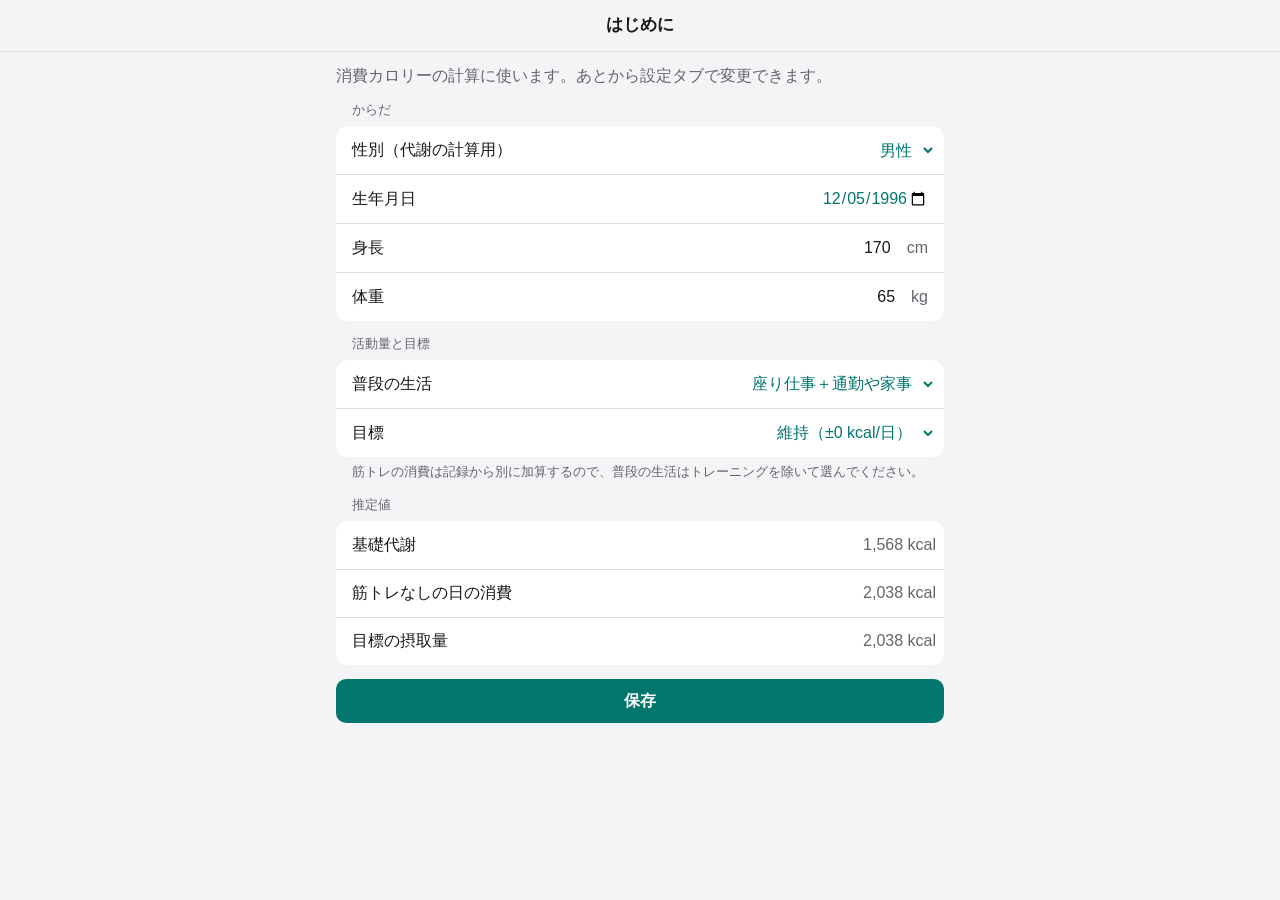
==== index.html @ 0422f2c1 "Add files via upload" ====
<!doctype html>
<html lang="ja">
<head>
  <meta charset="utf-8">
  <meta name="viewport" content="width=device-width, initial-scale=1, viewport-fit=cover">
  <meta http-equiv="Content-Security-Policy" content="default-src 'self'; img-src 'self' data:; connect-src 'self'; object-src 'none'; base-uri 'none'; form-action 'none'">
  <title>筋トレ記録</title>
  <meta name="description" content="筋トレの記録とカロリー収支をまとめて管理するアプリ">
  <meta name="theme-color" content="#f4f4f6" media="(prefers-color-scheme: light)">
  <meta name="theme-color" content="#111214" media="(prefers-color-scheme: dark)">
  <meta name="mobile-web-app-capable" content="yes">
  <meta name="apple-mobile-web-app-capable" content="yes">
  <meta name="apple-mobile-web-app-status-bar-style" content="default">
  <meta name="apple-mobile-web-app-title" content="筋トレ記録">
  <link rel="manifest" href="manifest.webmanifest">
  <link rel="apple-touch-icon" href="icons/icon-180.png">
  <link rel="icon" href="icons/icon-192.png">
  <link rel="stylesheet" href="styles.css">
</head>
<body>
  <div id="app"></div>
  <noscript>このアプリを使うにはJavaScriptを有効にしてください。</noscript>
  <script type="module" src="js/app.js"></script>
</body>
</html>
---- styles.css ----
:root {
  color-scheme: light dark;
  --bg: #f4f4f6;
  --surface: #ffffff;
  --surface-2: #e9e9ee;
  --text: #17181a;
  --muted: #62656c;
  --line: #dedee3;
  --accent: #00766f;
  --accent-soft: #d6eeeb;
  --on-accent: #ffffff;
  --danger: #c5281c;
  --deficit: #2f6fde;
  --surplus: #d9760f;
  --grid: #e6e6ea;
  --shadow: 0 8px 30px rgb(0 0 0 / 0.18);
}

@media (prefers-color-scheme: dark) {
  :root {
    --bg: #111214;
    --surface: #1c1d20;
    --surface-2: #2b2c31;
    --text: #f3f3f5;
    --muted: #a3a6ad;
    --line: #34353a;
    --accent: #3fc9bd;
    --accent-soft: #123b38;
    --on-accent: #06211f;
    --danger: #ff7a6e;
    --deficit: #5b8fe8;
    --surplus: #d97f22;
    --grid: #2c2d32;
    --shadow: 0 8px 30px rgb(0 0 0 / 0.5);
  }
}

* { box-sizing: border-box; -webkit-tap-highlight-color: transparent; }

html, body { height: 100%; margin: 0; }

body {
  background: var(--bg);
  color: var(--text);
  font-family: -apple-system, BlinkMacSystemFont, "Hiragino Sans", "Hiragino Kaku Gothic ProN", "Yu Gothic UI", sans-serif;
  font-size: 16px;
  line-height: 1.45;
  overscroll-behavior: none;
  -webkit-text-size-adjust: 100%;
}

#app { height: 100dvh; display: flex; flex-direction: column; overflow: hidden; }

.view { flex: 1; min-height: 0; display: flex; flex-direction: column; }

.screen { flex: 1; min-height: 0; overflow-y: auto; -webkit-overflow-scrolling: touch; overscroll-behavior: contain; }

.content {
  width: 100%;
  max-width: 640px;
  margin: 0 auto;
  padding: 12px 16px calc(32px + env(safe-area-inset-bottom));
  display: flex;
  flex-direction: column;
  gap: 14px;
}

h1, h2, p { margin: 0; }

button, input, select, textarea { font: inherit; color: inherit; }

button { background: none; border: 0; padding: 0; cursor: pointer; }
button:disabled { opacity: 0.4; cursor: default; }

:focus-visible { outline: 2px solid var(--accent); outline-offset: 2px; }

/* ---------- ヘッダー ---------- */

.page-header {
  display: grid;
  grid-template-columns: minmax(84px, 1fr) auto minmax(84px, 1fr);
  align-items: center;
  gap: 8px;
  min-height: 52px;
  padding: calc(6px + env(safe-area-inset-top)) 12px 6px;
  background: var(--bg);
  border-bottom: 1px solid var(--line);
}

.page-header h1 { font-size: 17px; font-weight: 700; text-align: center; white-space: nowrap; }
.header-side { display: flex; align-items: center; min-width: 0; }
.header-side.end { justify-content: flex-end; }

/* ---------- ボタン ---------- */

.link { min-height: 44px; padding: 0 4px; color: var(--accent); }
.link.strong { font-weight: 700; }
.link.small { min-height: 36px; font-size: 14px; }
.back { display: inline-flex; align-items: center; gap: 2px; margin-left: -6px; }

.primary, .tonal, .danger {
  min-height: 44px;
  padding: 0 16px;
  border-radius: 10px;
  font-weight: 600;
}
.primary { background: var(--accent); color: var(--on-accent); }
.tonal { background: var(--accent-soft); color: var(--accent); white-space: nowrap; }
.danger { background: var(--danger); color: var(--surface); }
.wide { width: 100%; }
.danger-text { min-height: 44px; color: var(--danger); }
.danger-text.small { font-size: 13px; white-space: nowrap; }

.icon { display: inline-flex; width: 22px; height: 22px; flex: none; }
.icon svg { width: 100%; height: 100%; }

.icon-btn {
  display: inline-flex;
  align-items: center;
  justify-content: center;
  width: 44px;
  height: 44px;
  flex: none;
  border-radius: 10px;
  color: var(--accent);
}
.icon-btn.quiet { color: var(--muted); }
.icon-btn.quiet .icon { width: 18px; height: 18px; }

/* ---------- カード ---------- */

.card {
  background: var(--surface);
  border-radius: 14px;
  padding: 16px;
  display: flex;
  flex-direction: column;
  gap: 8px;
}
.card h2 { font-size: 16px; font-weight: 700; }
.card-row { flex-direction: row; align-items: center; justify-content: space-between; gap: 12px; }
.card-head { display: flex; align-items: center; justify-content: space-between; gap: 12px; min-height: 36px; }
.card-head select { max-width: 62%; text-align: right; text-align-last: right; color: var(--accent); }
.stack-sm { display: flex; flex-direction: column; gap: 2px; }

.hero { font-size: 40px; font-weight: 800; line-height: 1.15; letter-spacing: -0.01em; }
.hero-unit { font-size: 16px; font-weight: 400; color: var(--muted); }
.hero-text { font-size: 19px; font-weight: 700; }
.value { font-size: 20px; font-variant-numeric: tabular-nums; }
.readout { font-size: 19px; font-weight: 700; }

.muted { color: var(--muted); }
.small { font-size: 14px; }
.tiny { font-size: 12px; }
.tnum { font-variant-numeric: tabular-nums; }
.nowrap { white-space: nowrap; }
.intro { color: var(--muted); }

hr { width: 100%; border: 0; border-top: 1px solid var(--line); margin: 4px 0; }

.line { display: flex; justify-content: space-between; gap: 12px; font-size: 15px; }
.line.strong { font-weight: 700; }

.progress { height: 6px; border-radius: 3px; background: var(--surface-2); overflow: hidden; margin-top: 4px; }
.progress-bar { height: 100%; background: var(--accent); border-radius: 3px; }

.notice {
  background: var(--accent-soft);
  border-radius: 14px;
  padding: 12px 14px;
  display: flex;
  flex-direction: column;
  gap: 8px;
  align-items: flex-start;
  font-size: 14px;
}
.notice .tonal { background: var(--surface); }

/* ---------- 一覧とフォーム ---------- */

.section { display: flex; flex-direction: column; gap: 6px; }
.section-title { font-size: 13px; font-weight: 500; color: var(--muted); padding: 0 16px; }
.section-head { display: flex; align-items: center; justify-content: space-between; gap: 8px; padding: 0 4px 0 16px; }
.exercise-name { font-size: 15px; font-weight: 700; }

.group { background: var(--surface); border-radius: 12px; overflow: hidden; }
.group.pad { padding: 4px 0 0; }
.group > * + *, .nested > * + * { border-top: 1px solid var(--line); }
.nested:not(:empty) { border-top: 1px solid var(--line); }

.row {
  display: flex;
  align-items: center;
  gap: 8px;
  min-height: 48px;
  padding: 4px 8px 4px 16px;
}
.row-label { flex: 1 1 auto; min-width: 0; }
.unit { color: var(--muted); padding-right: 8px; }

.row input[type="date"], .row select {
  max-width: 62%;
  border: 0;
  background: transparent;
  color: var(--muted);
  text-align: right;
  text-align-last: right;
  min-height: 40px;
  padding: 0 8px;
}

select { appearance: auto; border: 0; background: transparent; }
.row input[type="date"], .row select { color: var(--accent); }

input.num {
  width: 92px;
  min-height: 40px;
  border: 0;
  background: transparent;
  text-align: right;
  padding: 0 8px;
  font-variant-numeric: tabular-nums;
  border-radius: 8px;
}
input.num:focus { background: var(--surface-2); outline: none; }
input.num[aria-invalid="true"] { color: var(--danger); box-shadow: inset 0 0 0 1px var(--danger); }
input::placeholder, textarea::placeholder { color: var(--muted); opacity: 0.8; }

.text-row { display: block; width: 100%; min-height: 48px; border: 0; background: transparent; padding: 0 16px; }
.text-row:focus { outline: none; }

textarea { display: block; width: 100%; border: 0; background: transparent; padding: 12px 16px; resize: vertical; }
textarea:focus { outline: none; }

.switch { width: 24px; height: 24px; accent-color: var(--accent); margin-right: 8px; }

.list-row {
  display: flex;
  align-items: center;
  justify-content: space-between;
  gap: 10px;
  width: 100%;
  min-height: 48px;
  padding: 8px 12px 8px 16px;
  text-align: left;
}
.list-row > .icon { color: var(--muted); width: 16px; height: 16px; }
.list-main { display: flex; flex-direction: column; min-width: 0; gap: 1px; }
.clamp { display: -webkit-box; -webkit-box-orient: vertical; -webkit-line-clamp: 2; overflow: hidden; }
.list-line { display: flex; align-items: center; }
.list-line .list-row { flex: 1; min-width: 0; }

.add-row {
  display: flex;
  align-items: center;
  gap: 8px;
  width: 100%;
  min-height: 48px;
  padding: 0 16px;
  color: var(--accent);
  text-align: left;
}
.add-row .icon { width: 18px; height: 18px; }

.footnote { font-size: 13px; color: var(--muted); padding: 0 16px; margin-top: -8px; }

.empty { text-align: center; padding: 24px 12px; font-size: 15px; }
.empty p { color: var(--muted); font-size: 13px; margin-top: 4px; }

.stepper { display: flex; align-items: center; gap: 4px; }
.stepper .tnum { min-width: 52px; text-align: center; }

.segmented { display: flex; background: var(--surface-2); border-radius: 9px; padding: 2px; flex: none; }
.segmented button { flex: 1; min-height: 36px; padding: 0 12px; border-radius: 7px; font-size: 14px; white-space: nowrap; }
.segmented button.active { background: var(--surface); font-weight: 600; box-shadow: 0 1px 2px rgb(0 0 0 / 0.15); }

.date-switch { display: flex; align-items: center; justify-content: space-between; gap: 4px; }
.date-switch input { flex: 1; min-height: 44px; min-width: 0; border: 0; background: var(--surface); border-radius: 10px; text-align: center; padding: 0 8px; }

.search {
  display: flex;
  align-items: center;
  gap: 8px;
  min-height: 44px;
  padding: 0 12px;
  background: var(--surface-2);
  border-radius: 10px;
  color: var(--muted);
}
.search input { flex: 1; min-width: 0; border: 0; background: transparent; color: var(--text); outline: none; -webkit-appearance: none; }
.search .icon { width: 18px; height: 18px; }

/* ---------- セット ---------- */

.set-row {
  display: grid;
  grid-template-columns: 44px minmax(0, 1fr) minmax(0, 1fr) 44px;
  align-items: center;
  gap: 6px;
  padding: 2px 4px 2px 12px;
}
.set-head { font-size: 12px; color: var(--muted); text-align: right; padding-top: 4px; padding-bottom: 0; }
.set-head span:first-child { text-align: left; white-space: nowrap; }
.set-no { color: var(--muted); }
.set-row input.num { width: 100%; background: var(--surface-2); }

/* ---------- グラフ ---------- */

.chart { width: 100%; height: auto; display: block; margin-top: 4px; }
.chart text { font-family: inherit; }
.chart-axis { fill: var(--muted); font-size: 11px; font-variant-numeric: tabular-nums; }
.chart-label { fill: var(--muted); font-size: 12px; font-variant-numeric: tabular-nums; }
.chart-grid { stroke: var(--grid); stroke-width: 1; }
.chart-baseline { stroke: var(--muted); stroke-width: 1; }
.chart-target { stroke: var(--text); stroke-width: 1; stroke-dasharray: 4 3; }
.chart-line { fill: none; stroke: var(--accent); stroke-width: 2; stroke-linejoin: round; stroke-linecap: round; }
.chart-dot { fill: var(--accent); stroke: var(--surface); stroke-width: 2; }
.chart-hit { fill: transparent; cursor: pointer; }
.bar-deficit { fill: var(--deficit); }
.bar-surplus { fill: var(--surplus); }

.legend { display: flex; flex-wrap: wrap; gap: 4px 14px; font-size: 12px; color: var(--muted); }
.legend > span { display: inline-flex; align-items: center; gap: 4px; }
.swatch { width: 10px; height: 10px; border-radius: 2px; display: inline-block; }
.swatch.deficit { background: var(--deficit); }
.swatch.surplus { background: var(--surplus); }
.swatch.target { width: 14px; height: 0; border-top: 1px dashed var(--text); border-radius: 0; }

.daily summary { min-height: 40px; display: flex; align-items: center; font-size: 14px; color: var(--accent); cursor: pointer; list-style: none; }
.daily summary::-webkit-details-marker { display: none; }
.daily table { width: 100%; border-collapse: collapse; font-size: 13px; }
.daily th { text-align: right; font-weight: 500; color: var(--muted); padding: 4px 0; }
.daily th:first-child, .daily td:first-child { text-align: left; }
.daily td { text-align: right; padding: 4px 0; border-top: 1px solid var(--line); }

/* ---------- タブバー ---------- */

.tabbar {
  display: flex;
  flex: none;
  background: var(--surface);
  border-top: 1px solid var(--line);
  padding-bottom: env(safe-area-inset-bottom);
}
.tabbar button {
  flex: 1;
  min-height: 52px;
  padding: 6px 0 4px;
  display: flex;
  flex-direction: column;
  align-items: center;
  gap: 2px;
  font-size: 11px;
  color: var(--muted);
}
.tabbar button.active { color: var(--accent); font-weight: 600; }

/* ---------- 重なる表示 ---------- */

.overlay {
  position: fixed;
  inset: 0;
  z-index: 20;
  display: flex;
  align-items: center;
  justify-content: center;
  padding: 24px;
  background: rgb(0 0 0 / 0.4);
}
.dialog {
  width: 100%;
  max-width: 320px;
  background: var(--surface);
  border-radius: 16px;
  padding: 18px;
  display: flex;
  flex-direction: column;
  gap: 14px;
  box-shadow: var(--shadow);
}
.dialog-actions { display: grid; grid-template-columns: 1fr 1fr; gap: 8px; }
.dialog-actions button:first-child { min-height: 44px; border-radius: 10px; background: var(--surface-2); }

.toast {
  position: fixed;
  left: 16px;
  right: 16px;
  bottom: calc(84px + env(safe-area-inset-bottom));
  z-index: 30;
  max-width: 480px;
  margin: 0 auto;
  padding: 12px 14px;
  border-radius: 12px;
  background: var(--text);
  color: var(--bg);
  font-size: 14px;
  text-align: center;
  box-shadow: var(--shadow);
}

.visually-hidden { position: absolute; width: 1px; height: 1px; overflow: hidden; clip-path: inset(50%); }

@media (prefers-reduced-motion: no-preference) {
  .view { animation: fade-in 0.14s ease-out; }
  @keyframes fade-in { from { opacity: 0.6; } to { opacity: 1; } }
}
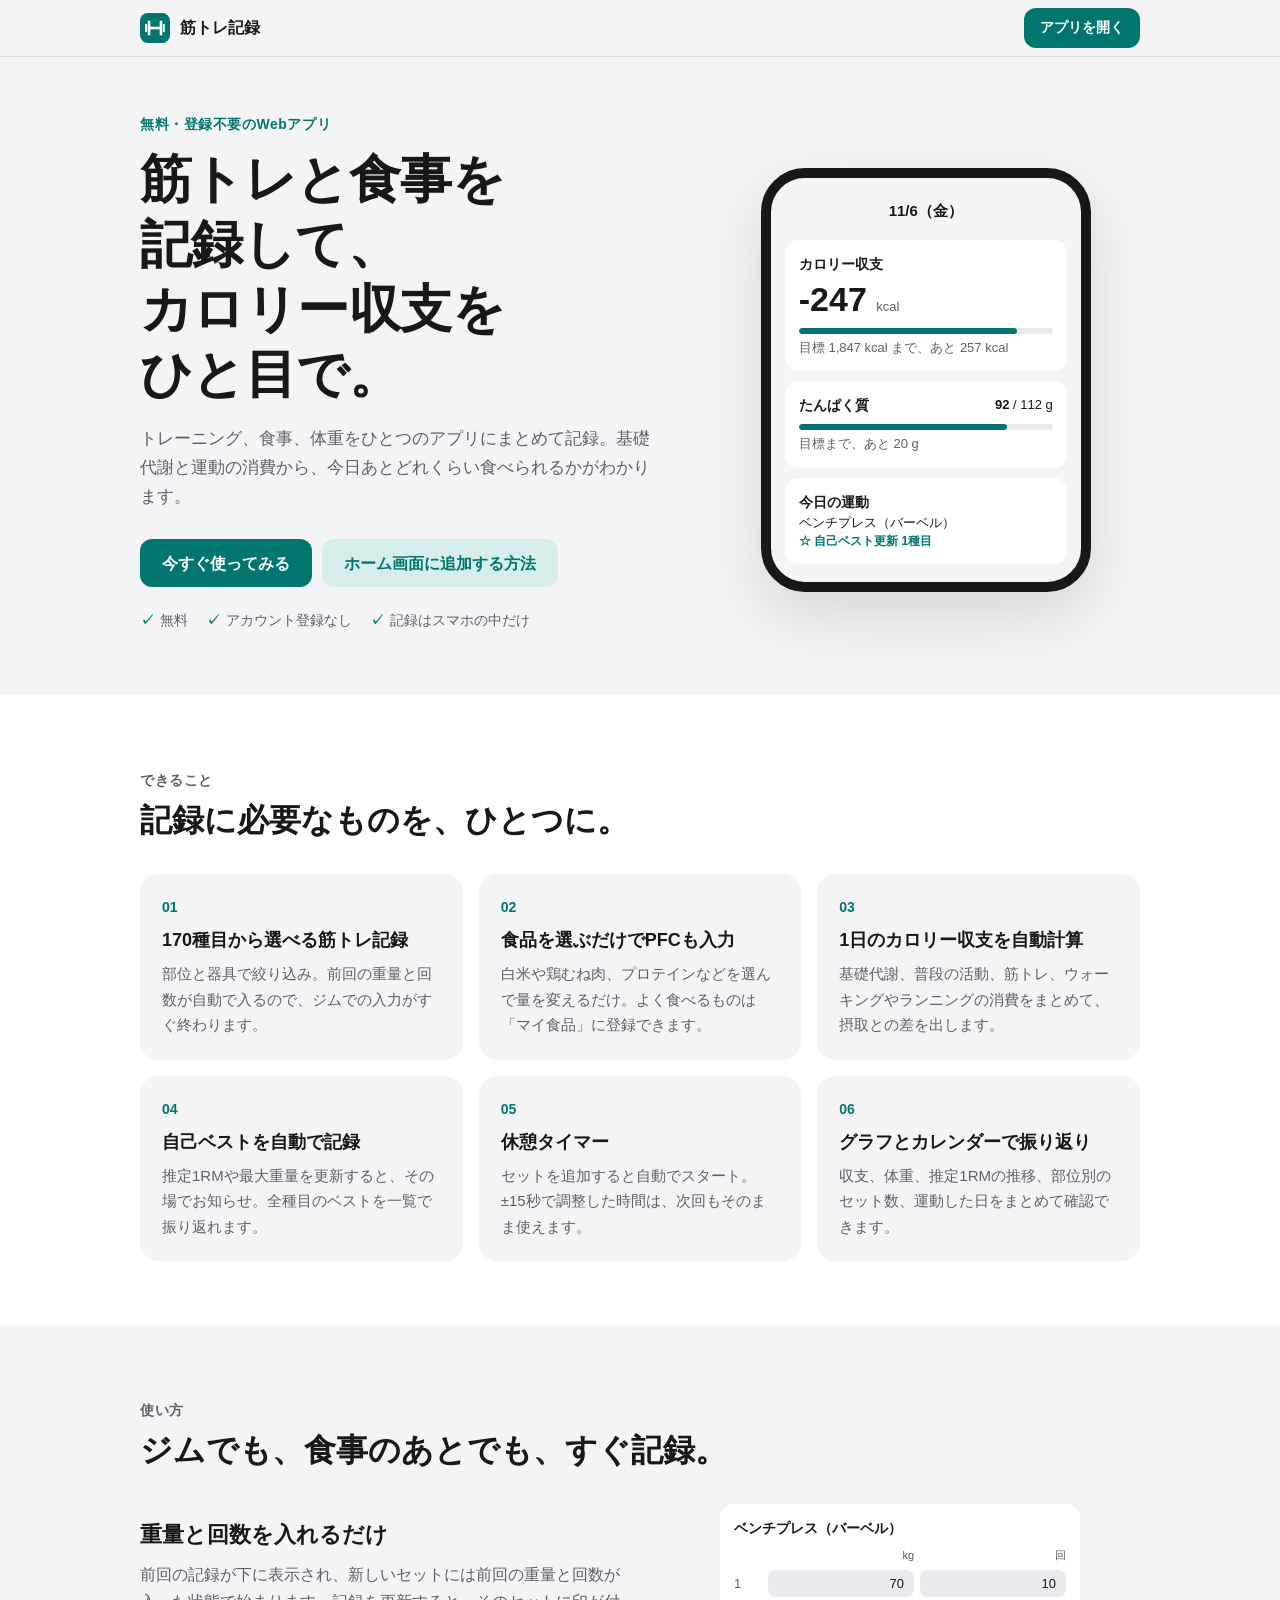
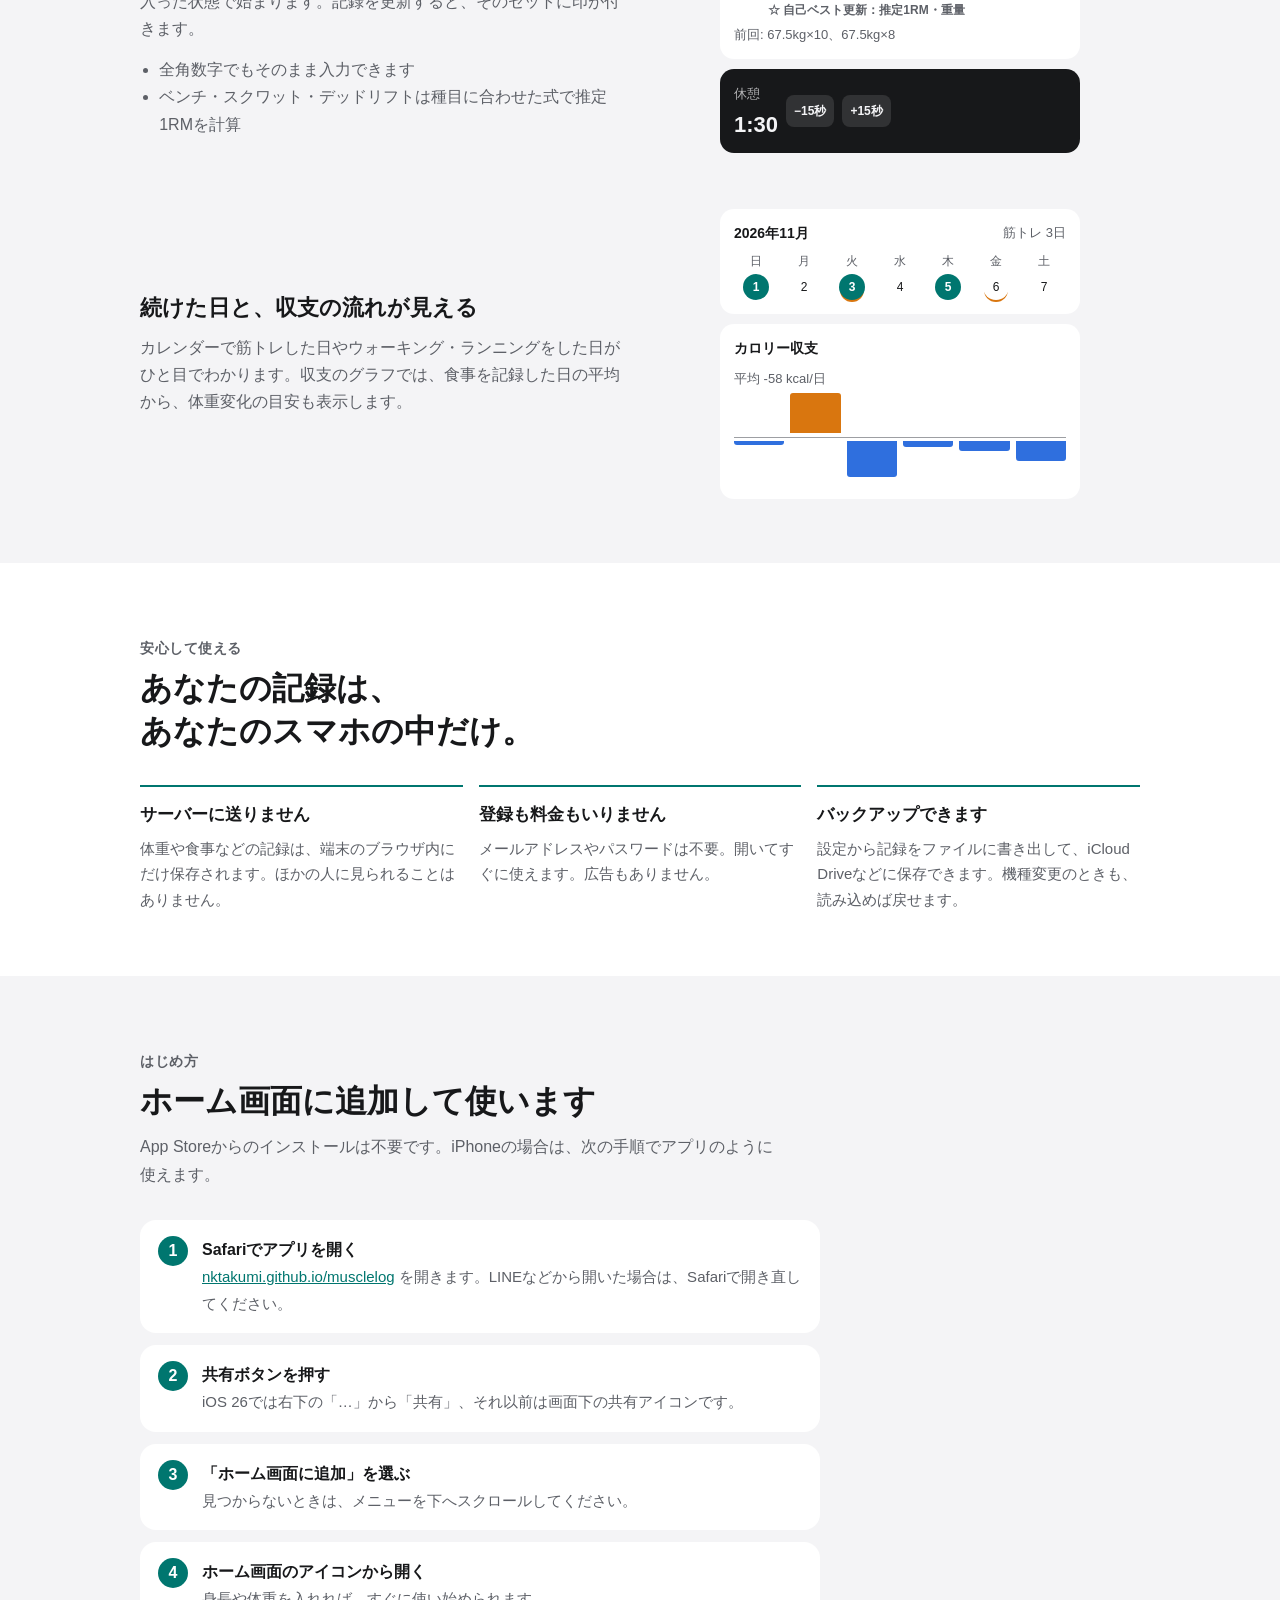
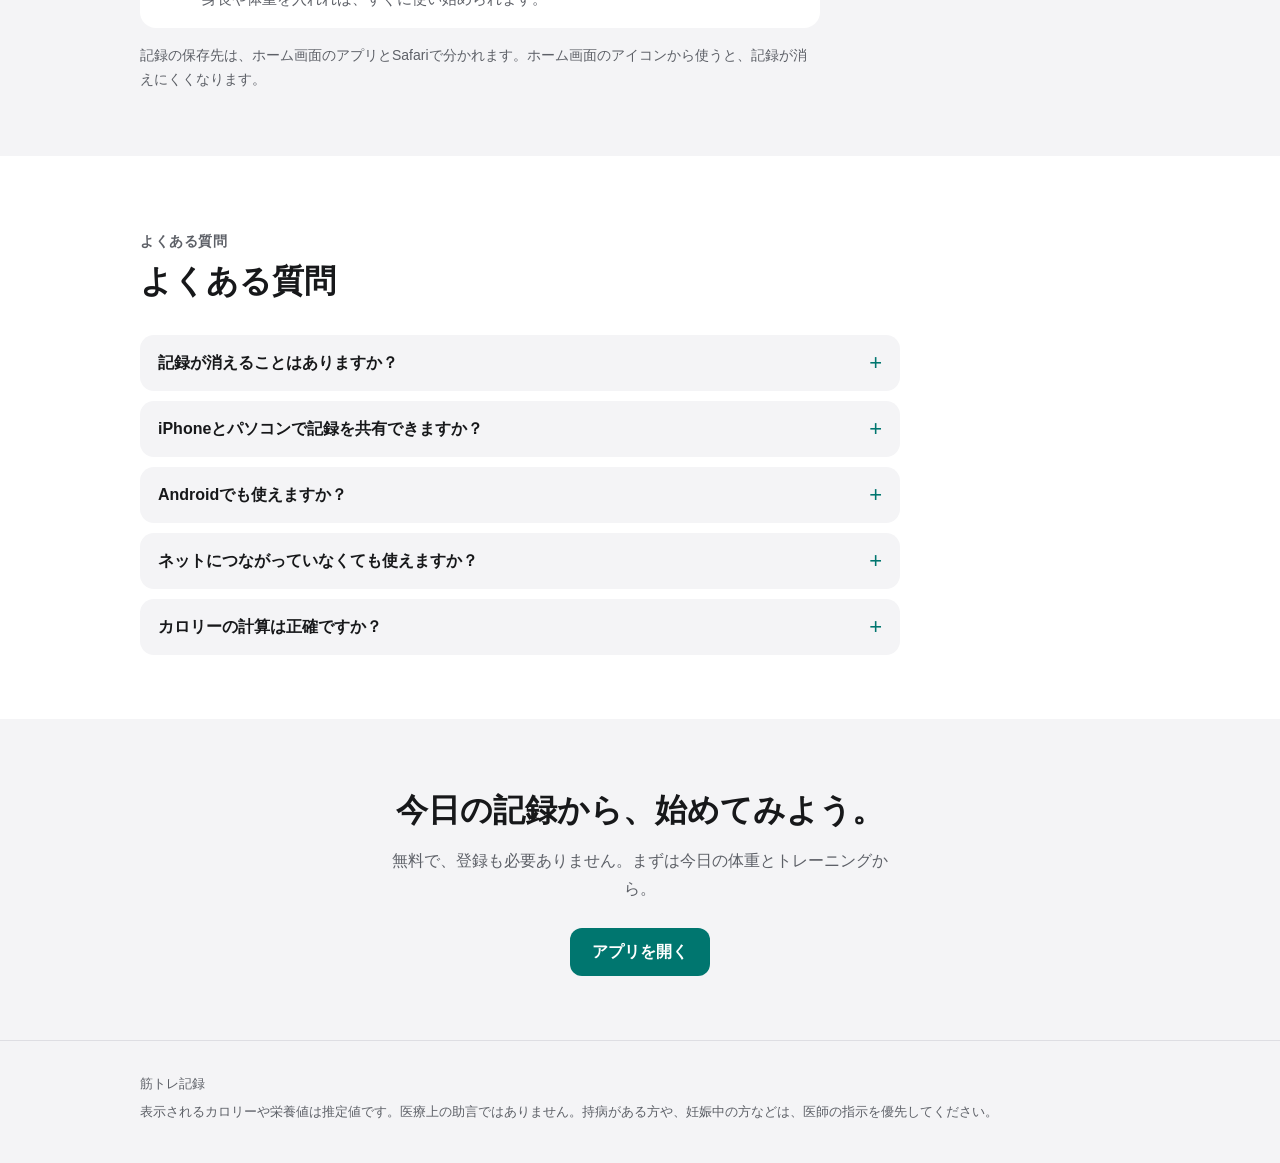
==== commit ae91315f: "Add files via upload" ====
--- a/index.html
+++ b/index.html
@@ -3,23 +3,451 @@
 <head>
   <meta charset="utf-8">
   <meta name="viewport" content="width=device-width, initial-scale=1, viewport-fit=cover">
-  <meta http-equiv="Content-Security-Policy" content="default-src 'self'; img-src 'self' data:; connect-src 'self'; object-src 'none'; base-uri 'none'; form-action 'none'">
-  <title>筋トレ記録</title>
-  <meta name="description" content="筋トレの記録とカロリー収支をまとめて管理するアプリ">
+  <meta http-equiv="Content-Security-Policy" content="default-src 'self'; img-src 'self' data:; style-src 'self' 'unsafe-inline'; script-src 'none'; object-src 'none'; base-uri 'none'; form-action 'none'">
+  <title>筋トレ記録 — 筋トレとカロリー収支をひとつに</title>
+  <meta name="description" content="筋トレ、食事、体重をまとめて記録して、1日のカロリー収支がわかる無料のアプリ。登録不要、記録はあなたのスマホの中だけに保存されます。">
+  <link rel="canonical" href="https://nktakumi.github.io/musclelog/about/">
+  <meta name="google-site-verification" content="HfoTJEQAAYgWiMJGTpiPI_5QAORv-1z4fcdpuI_-7xI">
+  <meta property="og:type" content="website">
+  <meta property="og:title" content="筋トレ記録">
+  <meta property="og:description" content="筋トレ、食事、体重をまとめて記録して、1日のカロリー収支がわかる無料のアプリ。登録不要。">
+  <meta property="og:url" content="https://nktakumi.github.io/musclelog/about/">
+  <meta property="og:image" content="https://nktakumi.github.io/musclelog/icons/icon-512.png">
+  <meta name="twitter:card" content="summary">
   <meta name="theme-color" content="#f4f4f6" media="(prefers-color-scheme: light)">
   <meta name="theme-color" content="#111214" media="(prefers-color-scheme: dark)">
-  <meta name="mobile-web-app-capable" content="yes">
-  <meta name="apple-mobile-web-app-capable" content="yes">
-  <meta name="apple-mobile-web-app-status-bar-style" content="default">
-  <meta name="apple-mobile-web-app-title" content="筋トレ記録">
-  <link rel="manifest" href="manifest.webmanifest">
-  <link rel="apple-touch-icon" href="icons/icon-180.png">
-  <link rel="icon" href="icons/icon-192.png">
-  <link rel="stylesheet" href="styles.css">
+  <link rel="icon" href="../icons/icon-192.png">
+  <link rel="apple-touch-icon" href="../icons/icon-180.png">
+  <style>
+    :root {
+      color-scheme: light dark;
+      --bg: #f4f4f6;
+      --surface: #ffffff;
+      --surface-2: #e9e9ee;
+      --text: #17181a;
+      --muted: #5d6067;
+      --line: #dedee3;
+      --accent: #00766f;
+      --accent-soft: #d6eeeb;
+      --on-accent: #ffffff;
+      --deficit: #2f6fde;
+      --surplus: #d9760f;
+      --shadow: 0 24px 60px rgb(0 0 0 / 0.12);
+    }
+    @media (prefers-color-scheme: dark) {
+      :root {
+        --bg: #111214;
+        --surface: #1c1d20;
+        --surface-2: #2b2c31;
+        --text: #f3f3f5;
+        --muted: #a3a6ad;
+        --line: #34353a;
+        --accent: #3fc9bd;
+        --accent-soft: #123b38;
+        --on-accent: #06211f;
+        --deficit: #5b8fe8;
+        --surplus: #d97f22;
+        --shadow: 0 24px 60px rgb(0 0 0 / 0.5);
+      }
+    }
+
+    * { box-sizing: border-box; }
+    html { -webkit-text-size-adjust: 100%; scroll-behavior: smooth; }
+    body {
+      margin: 0;
+      background: var(--bg);
+      color: var(--text);
+      font-family: -apple-system, BlinkMacSystemFont, "Hiragino Sans", "Hiragino Kaku Gothic ProN", "Yu Gothic UI", sans-serif;
+      font-size: 16px;
+      line-height: 1.7;
+    }
+    h1, h2, h3, p { margin: 0; }
+    a { color: var(--accent); }
+    .wrap { width: 100%; max-width: 1040px; margin: 0 auto; padding: 0 20px; }
+    .tnum { font-variant-numeric: tabular-nums; }
+    /* 日本語の見出しが文節の途中で改行されないようにする */
+    .kw { display: inline-block; }
+    h1, h2, h3 { text-wrap: balance; }
+
+    /* ヘッダー */
+    .top {
+      position: sticky; top: 0; z-index: 5;
+      background: color-mix(in srgb, var(--bg) 88%, transparent);
+      backdrop-filter: blur(12px);
+      -webkit-backdrop-filter: blur(12px);
+      border-bottom: 1px solid var(--line);
+      padding-top: env(safe-area-inset-top);
+    }
+    .top .wrap { display: flex; align-items: center; justify-content: space-between; min-height: 56px; gap: 12px; }
+    .brand { display: flex; align-items: center; gap: 10px; font-weight: 700; color: var(--text); text-decoration: none; }
+    .brand img { width: 30px; height: 30px; border-radius: 8px; }
+    .btn {
+      display: inline-flex; align-items: center; justify-content: center;
+      min-height: 48px; padding: 0 22px; border-radius: 12px;
+      background: var(--accent); color: var(--on-accent);
+      font-weight: 700; text-decoration: none; white-space: nowrap;
+    }
+    .btn.small { min-height: 40px; padding: 0 16px; font-size: 14px; }
+    .btn.ghost { background: var(--accent-soft); color: var(--accent); }
+
+    /* ファーストビュー */
+    .hero { padding: 56px 0 48px; }
+    .hero .wrap { display: grid; grid-template-columns: 1.1fr 0.9fr; gap: 48px; align-items: center; }
+    .eyebrow { color: var(--accent); font-weight: 700; font-size: 14px; letter-spacing: 0.04em; }
+    .hero h1 { font-size: clamp(32px, 5.4vw, 52px); line-height: 1.25; letter-spacing: -0.01em; margin: 10px 0 18px; }
+    .hero .lead { color: var(--muted); font-size: 17px; max-width: 34em; }
+    .cta { display: flex; flex-wrap: wrap; gap: 10px; margin-top: 28px; }
+    .facts { display: flex; flex-wrap: wrap; gap: 8px 18px; margin-top: 22px; padding: 0; list-style: none; color: var(--muted); font-size: 14px; }
+    .facts li::before { content: "✓"; color: var(--accent); font-weight: 700; margin-right: 6px; }
+
+    /* アプリ画面のイメージ（HTMLで描画） */
+    .phone {
+      justify-self: center;
+      width: 100%; max-width: 330px;
+      background: var(--bg);
+      border: 10px solid var(--text);
+      border-radius: 44px;
+      padding: 20px 14px 18px;
+      box-shadow: var(--shadow);
+      display: flex; flex-direction: column; gap: 10px;
+    }
+    .phone-title { text-align: center; font-weight: 700; font-size: 15px; padding-bottom: 6px; }
+    .mock { background: var(--surface); border-radius: 14px; padding: 14px; font-size: 13px; line-height: 1.5; }
+    .mock h3 { font-size: 14px; }
+    .mock .big { font-size: 34px; font-weight: 800; line-height: 1.2; margin-top: 4px; }
+    .mock .big small { font-size: 13px; font-weight: 400; color: var(--muted); }
+    .mock .muted { color: var(--muted); }
+    .bar { height: 6px; border-radius: 3px; background: var(--surface-2); overflow: hidden; margin: 8px 0 4px; }
+    .bar span { display: block; height: 100%; background: var(--accent); border-radius: 3px; }
+    .row { display: flex; justify-content: space-between; gap: 8px; }
+    .row + .row { margin-top: 2px; }
+    .badge { color: var(--accent); font-weight: 700; font-size: 12px; }
+
+    /* セクション */
+    section { padding: 64px 0; }
+    .section-head { max-width: 640px; margin-bottom: 32px; }
+    .section-head h2 { font-size: clamp(24px, 3.6vw, 32px); line-height: 1.35; margin-top: 6px; }
+    .section-head p { color: var(--muted); margin-top: 10px; }
+    .alt { background: var(--surface); }
+    .alt .mock { background: var(--bg); }
+
+    .features { display: grid; grid-template-columns: repeat(3, minmax(0, 1fr)); gap: 16px; }
+    .feature { background: var(--surface); border-radius: 18px; padding: 22px; display: flex; flex-direction: column; gap: 8px; }
+    .alt .feature { background: var(--bg); }
+    .feature .num { color: var(--accent); font-weight: 800; font-size: 14px; }
+    .feature h3 { font-size: 18px; line-height: 1.4; }
+    .feature p { color: var(--muted); font-size: 15px; }
+
+    .split { display: grid; grid-template-columns: 1fr 1fr; gap: 40px; align-items: center; }
+    .split h3 { font-size: 22px; line-height: 1.4; }
+    .split .mock h3 { font-size: 14px; line-height: 1.5; }
+    .split p { color: var(--muted); margin-top: 10px; }
+    .split ul { margin: 14px 0 0; padding-left: 1.2em; color: var(--muted); }
+    .split + .split { margin-top: 56px; }
+    .stack { display: flex; flex-direction: column; gap: 10px; max-width: 360px; width: 100%; justify-self: center; }
+
+    .sets { display: grid; grid-template-columns: 28px 1fr 1fr; gap: 6px; align-items: center; }
+    .sets .cell { background: var(--surface-2); border-radius: 8px; padding: 4px 10px; text-align: right; }
+    .sets .head { color: var(--muted); font-size: 11px; text-align: right; }
+    .timer {
+      display: flex; align-items: center; gap: 8px;
+      background: var(--text); color: var(--bg);
+      border-radius: 14px; padding: 10px 12px 10px 14px;
+    }
+    .timer strong { font-size: 22px; flex: 1; }
+    .timer span { background: rgb(127 127 127 / 0.25); border-radius: 8px; padding: 6px 8px; font-size: 12px; font-weight: 700; }
+
+    .cal { display: grid; grid-template-columns: repeat(7, 1fr); gap: 4px; text-align: center; font-size: 12px; }
+    .cal b { font-weight: 400; color: var(--muted); }
+    .cal i { font-style: normal; width: 26px; height: 26px; line-height: 26px; border-radius: 50%; margin: 0 auto; }
+    .cal i.on { background: var(--accent); color: var(--on-accent); font-weight: 700; }
+    .cal i.walk { box-shadow: 0 3px 0 -1px var(--surplus); }
+
+    .chart { display: flex; align-items: center; gap: 6px; height: 96px; padding: 4px 0; position: relative; }
+    .chart::before { content: ""; position: absolute; left: 0; right: 0; top: 50%; border-top: 1px solid var(--muted); opacity: 0.6; }
+    .chart span { flex: 1; border-radius: 3px; }
+    .chart .minus { background: var(--deficit); align-self: flex-start; margin-top: 48px; border-radius: 0 0 3px 3px; }
+    .chart .plus { background: var(--surplus); align-self: flex-end; margin-bottom: 48px; border-radius: 3px 3px 0 0; }
+
+    .privacy { display: grid; grid-template-columns: repeat(3, minmax(0, 1fr)); gap: 16px; }
+    .privacy div { border-top: 2px solid var(--accent); padding-top: 14px; }
+    .privacy h3 { font-size: 17px; }
+    .privacy p { color: var(--muted); font-size: 15px; margin-top: 6px; }
+
+    .steps { counter-reset: step; list-style: none; padding: 0; margin: 0; display: grid; gap: 12px; max-width: 680px; }
+    .steps li { counter-increment: step; background: var(--surface); border-radius: 16px; padding: 16px 18px 16px 62px; position: relative; }
+    .alt .steps li { background: var(--bg); }
+    .steps li::before {
+      content: counter(step);
+      position: absolute; left: 18px; top: 16px;
+      width: 30px; height: 30px; border-radius: 50%;
+      background: var(--accent); color: var(--on-accent);
+      font-weight: 800; text-align: center; line-height: 30px;
+    }
+    .steps strong { display: block; }
+    .steps span { color: var(--muted); font-size: 15px; }
+    .note { margin-top: 16px; color: var(--muted); font-size: 14px; max-width: 680px; }
+
+    details { background: var(--surface); border-radius: 14px; padding: 0 18px; max-width: 760px; }
+    details + details { margin-top: 10px; }
+    .alt details { background: var(--bg); }
+    summary { min-height: 56px; display: flex; align-items: center; font-weight: 700; cursor: pointer; list-style: none; gap: 12px; }
+    summary::-webkit-details-marker { display: none; }
+    summary::after { content: "+"; margin-left: auto; color: var(--accent); font-size: 22px; font-weight: 400; }
+    details[open] summary::after { content: "−"; }
+    details p { color: var(--muted); padding-bottom: 18px; }
+
+    .final { text-align: center; }
+    .final h2 { font-size: clamp(24px, 3.6vw, 32px); }
+    .final p { color: var(--muted); margin: 10px auto 26px; max-width: 32em; }
+    footer { padding: 32px 0 calc(40px + env(safe-area-inset-bottom)); color: var(--muted); font-size: 13px; border-top: 1px solid var(--line); }
+    footer p + p { margin-top: 6px; }
+
+    @media (max-width: 820px) {
+      .hero { padding-top: 36px; }
+      .hero .wrap, .split { grid-template-columns: 1fr; gap: 36px; }
+      .features, .privacy { grid-template-columns: 1fr; }
+      .split .stack { order: 2; }
+      section { padding: 48px 0; }
+    }
+    @media (max-width: 380px) {
+      .top .btn { padding: 0 12px; }
+      .phone { border-width: 8px; }
+    }
+  </style>
 </head>
 <body>
-  <div id="app"></div>
-  <noscript>このアプリを使うにはJavaScriptを有効にしてください。</noscript>
-  <script type="module" src="js/app.js"></script>
+  <header class="top">
+    <div class="wrap">
+      <a class="brand" href="./"><img src="../icons/icon-192.png" alt="" width="30" height="30">筋トレ記録</a>
+      <a class="btn small" href="../">アプリを開く</a>
+    </div>
+  </header>
+
+  <main>
+    <section class="hero">
+      <div class="wrap">
+        <div>
+          <p class="eyebrow">無料・登録不要のWebアプリ</p>
+          <h1><span class="kw">筋トレと食事を</span><span class="kw">記録して、</span><br><span class="kw">カロリー収支を</span><span class="kw">ひと目で。</span></h1>
+          <p class="lead">トレーニング、食事、体重をひとつのアプリにまとめて記録。基礎代謝と運動の消費から、今日あとどれくらい食べられるかがわかります。</p>
+          <div class="cta">
+            <a class="btn" href="../">今すぐ使ってみる</a>
+            <a class="btn ghost" href="#install">ホーム画面に追加する方法</a>
+          </div>
+          <ul class="facts">
+            <li>無料</li>
+            <li>アカウント登録なし</li>
+            <li>記録はスマホの中だけ</li>
+          </ul>
+        </div>
+
+        <div class="phone" aria-label="アプリの「今日」の画面のイメージ" role="img">
+          <p class="phone-title">11/6（金）</p>
+          <div class="mock">
+            <h3>カロリー収支</h3>
+            <p class="big tnum">-247 <small>kcal</small></p>
+            <div class="bar"><span style="width: 86%"></span></div>
+            <p class="muted">目標 1,847 kcal まで、あと 257 kcal</p>
+          </div>
+          <div class="mock">
+            <div class="row"><h3>たんぱく質</h3><span class="tnum"><b>92</b> / 112 g</span></div>
+            <div class="bar"><span style="width: 82%"></span></div>
+            <p class="muted">目標まで、あと 20 g</p>
+          </div>
+          <div class="mock">
+            <h3>今日の運動</h3>
+            <p>ベンチプレス（バーベル）</p>
+            <p class="badge">☆ 自己ベスト更新 1種目</p>
+          </div>
+        </div>
+      </div>
+    </section>
+
+    <section class="alt" aria-labelledby="features-title">
+      <div class="wrap">
+        <div class="section-head">
+          <p class="eyebrow">できること</p>
+          <h2 id="features-title"><span class="kw">記録に必要なものを、</span><span class="kw">ひとつに。</span></h2>
+        </div>
+        <div class="features">
+          <div class="feature">
+            <span class="num">01</span>
+            <h3>170種目から選べる筋トレ記録</h3>
+            <p>部位と器具で絞り込み。前回の重量と回数が自動で入るので、ジムでの入力がすぐ終わります。</p>
+          </div>
+          <div class="feature">
+            <span class="num">02</span>
+            <h3>食品を選ぶだけでPFCも入力</h3>
+            <p>白米や鶏むね肉、プロテインなどを選んで量を変えるだけ。よく食べるものは「マイ食品」に登録できます。</p>
+          </div>
+          <div class="feature">
+            <span class="num">03</span>
+            <h3>1日のカロリー収支を自動計算</h3>
+            <p>基礎代謝、普段の活動、筋トレ、ウォーキングやランニングの消費をまとめて、摂取との差を出します。</p>
+          </div>
+          <div class="feature">
+            <span class="num">04</span>
+            <h3>自己ベストを自動で記録</h3>
+            <p>推定1RMや最大重量を更新すると、その場でお知らせ。全種目のベストを一覧で振り返れます。</p>
+          </div>
+          <div class="feature">
+            <span class="num">05</span>
+            <h3>休憩タイマー</h3>
+            <p>セットを追加すると自動でスタート。±15秒で調整した時間は、次回もそのまま使えます。</p>
+          </div>
+          <div class="feature">
+            <span class="num">06</span>
+            <h3>グラフとカレンダーで振り返り</h3>
+            <p>収支、体重、推定1RMの推移、部位別のセット数、運動した日をまとめて確認できます。</p>
+          </div>
+        </div>
+      </div>
+    </section>
+
+    <section aria-labelledby="detail-title">
+      <div class="wrap">
+        <div class="section-head">
+          <p class="eyebrow">使い方</p>
+          <h2 id="detail-title"><span class="kw">ジムでも、</span><span class="kw">食事のあとでも、</span><span class="kw">すぐ記録。</span></h2>
+        </div>
+
+        <div class="split">
+          <div>
+            <h3>重量と回数を入れるだけ</h3>
+            <p>前回の記録が下に表示され、新しいセットには前回の重量と回数が入った状態で始まります。記録を更新すると、そのセットに印が付きます。</p>
+            <ul>
+              <li>全角数字でもそのまま入力できます</li>
+              <li>ベンチ・スクワット・デッドリフトは種目に合わせた式で推定1RMを計算</li>
+            </ul>
+          </div>
+          <div class="stack" role="img" aria-label="筋トレの入力画面と休憩タイマーのイメージ">
+            <div class="mock">
+              <h3>ベンチプレス（バーベル）</h3>
+              <div class="sets" style="margin-top: 8px">
+                <span></span><span class="head">kg</span><span class="head">回</span>
+                <span class="muted">1</span><span class="cell tnum">70</span><span class="cell tnum">10</span>
+              </div>
+              <p class="badge" style="margin: 4px 0 0 34px">☆ 自己ベスト更新：推定1RM・重量</p>
+              <p class="muted" style="margin-top: 6px">前回: 67.5kg×10、67.5kg×8</p>
+            </div>
+            <div class="timer"><div><small style="opacity: .7">休憩</small><br><strong class="tnum">1:30</strong></div><span>−15秒</span><span>+15秒</span></div>
+          </div>
+        </div>
+
+        <div class="split">
+          <div>
+            <h3>続けた日と、収支の流れが見える</h3>
+            <p>カレンダーで筋トレした日やウォーキング・ランニングをした日がひと目でわかります。収支のグラフでは、食事を記録した日の平均から、体重変化の目安も表示します。</p>
+          </div>
+          <div class="stack" role="img" aria-label="カレンダーと収支グラフのイメージ">
+            <div class="mock">
+              <div class="row"><h3>2026年11月</h3><span class="muted">筋トレ 3日</span></div>
+              <div class="cal" style="margin-top: 8px">
+                <b>日</b><b>月</b><b>火</b><b>水</b><b>木</b><b>金</b><b>土</b>
+                <i class="on">1</i><i>2</i><i class="on walk">3</i><i>4</i><i class="on">5</i><i class="walk">6</i><i>7</i>
+              </div>
+            </div>
+            <div class="mock">
+              <h3>カロリー収支</h3>
+              <p class="muted">平均 -58 kcal/日</p>
+              <div class="chart" aria-hidden="true">
+                <span class="minus" style="height: 4px"></span>
+                <span class="plus" style="height: 40px"></span>
+                <span class="minus" style="height: 36px"></span>
+                <span class="minus" style="height: 6px"></span>
+                <span class="minus" style="height: 10px"></span>
+                <span class="minus" style="height: 20px"></span>
+              </div>
+            </div>
+          </div>
+        </div>
+      </div>
+    </section>
+
+    <section class="alt" aria-labelledby="privacy-title">
+      <div class="wrap">
+        <div class="section-head">
+          <p class="eyebrow">安心して使える</p>
+          <h2 id="privacy-title"><span class="kw">あなたの記録は、</span><span class="kw">あなたのスマホの中だけ。</span></h2>
+        </div>
+        <div class="privacy">
+          <div>
+            <h3>サーバーに送りません</h3>
+            <p>体重や食事などの記録は、端末のブラウザ内にだけ保存されます。ほかの人に見られることはありません。</p>
+          </div>
+          <div>
+            <h3>登録も料金もいりません</h3>
+            <p>メールアドレスやパスワードは不要。開いてすぐに使えます。広告もありません。</p>
+          </div>
+          <div>
+            <h3>バックアップできます</h3>
+            <p>設定から記録をファイルに書き出して、iCloud Driveなどに保存できます。機種変更のときも、読み込めば戻せます。</p>
+          </div>
+        </div>
+      </div>
+    </section>
+
+    <section id="install" aria-labelledby="install-title">
+      <div class="wrap">
+        <div class="section-head">
+          <p class="eyebrow">はじめ方</p>
+          <h2 id="install-title"><span class="kw">ホーム画面に追加して</span><span class="kw">使います</span></h2>
+          <p>App Storeからのインストールは不要です。iPhoneの場合は、次の手順でアプリのように使えます。</p>
+        </div>
+        <ol class="steps">
+          <li><strong>Safariでアプリを開く</strong><span><a href="../">nktakumi.github.io/musclelog</a> を開きます。LINEなどから開いた場合は、Safariで開き直してください。</span></li>
+          <li><strong>共有ボタンを押す</strong><span>iOS 26では右下の「…」から「共有」、それ以前は画面下の共有アイコンです。</span></li>
+          <li><strong>「ホーム画面に追加」を選ぶ</strong><span>見つからないときは、メニューを下へスクロールしてください。</span></li>
+          <li><strong>ホーム画面のアイコンから開く</strong><span>身長や体重を入れれば、すぐに使い始められます。</span></li>
+        </ol>
+        <p class="note">記録の保存先は、ホーム画面のアプリとSafariで分かれます。ホーム画面のアイコンから使うと、記録が消えにくくなります。</p>
+      </div>
+    </section>
+
+    <section class="alt" aria-labelledby="faq-title">
+      <div class="wrap">
+        <div class="section-head">
+          <p class="eyebrow">よくある質問</p>
+          <h2 id="faq-title">よくある質問</h2>
+        </div>
+        <details>
+          <summary>記録が消えることはありますか？</summary>
+          <p>普段使っている分には、まず消えません。ただし、アプリをホーム画面から削除したときや、端末を初期化したときは消えます。ときどき設定からバックアップを書き出しておくと安心です。</p>
+        </details>
+        <details>
+          <summary>iPhoneとパソコンで記録を共有できますか？</summary>
+          <p>自動では同期されません。書き出したファイルを、もう一方の端末で読み込むと移せます。読み込むと、その端末の記録は置き換わります。</p>
+        </details>
+        <details>
+          <summary>Androidでも使えますか？</summary>
+          <p>Chromeで開き、メニューから「ホーム画面に追加」で使えるはずですが、動作はiPhoneでのみ確認しています。</p>
+        </details>
+        <details>
+          <summary>ネットにつながっていなくても使えますか？</summary>
+          <p>一度開いていれば、通信がなくても起動して記録できます。</p>
+        </details>
+        <details>
+          <summary>カロリーの計算は正確ですか？</summary>
+          <p>基礎代謝はMifflin-St Jeor式、運動の消費はMETsやACSMの式をもとにした推定値です。食品の栄養値も概算なので、目安として使ってください。</p>
+        </details>
+      </div>
+    </section>
+
+    <section class="final">
+      <div class="wrap">
+        <h2><span class="kw">今日の記録から、</span><span class="kw">始めてみよう。</span></h2>
+        <p>無料で、登録も必要ありません。まずは今日の体重とトレーニングから。</p>
+        <a class="btn" href="../">アプリを開く</a>
+      </div>
+    </section>
+  </main>
+
+  <footer>
+    <div class="wrap">
+      <p>筋トレ記録</p>
+      <p>表示されるカロリーや栄養値は推定値です。医療上の助言ではありません。持病がある方や、妊娠中の方などは、医師の指示を優先してください。</p>
+    </div>
+  </footer>
 </body>
 </html>
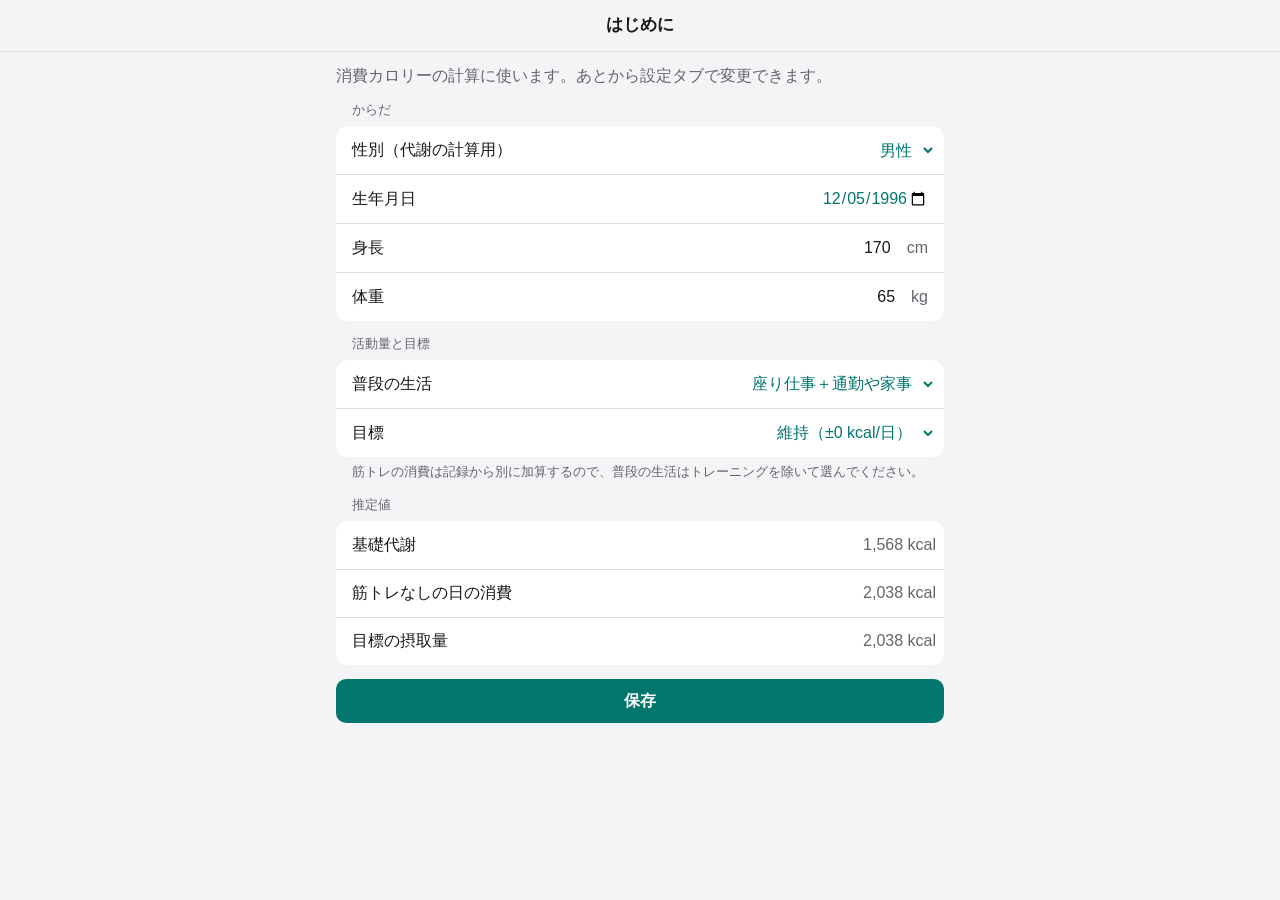
==== commit dca31607: "Add files via upload" ====
--- a/index.html
+++ b/index.html
@@ -3,451 +3,25 @@
 <head>
   <meta charset="utf-8">
   <meta name="viewport" content="width=device-width, initial-scale=1, viewport-fit=cover">
-  <meta http-equiv="Content-Security-Policy" content="default-src 'self'; img-src 'self' data:; style-src 'self' 'unsafe-inline'; script-src 'none'; object-src 'none'; base-uri 'none'; form-action 'none'">
-  <title>筋トレ記録 — 筋トレとカロリー収支をひとつに</title>
-  <meta name="description" content="筋トレ、食事、体重をまとめて記録して、1日のカロリー収支がわかる無料のアプリ。登録不要、記録はあなたのスマホの中だけに保存されます。">
-  <link rel="canonical" href="https://nktakumi.github.io/musclelog/about/">
+  <meta http-equiv="Content-Security-Policy" content="default-src 'self'; img-src 'self' data:; connect-src 'self'; object-src 'none'; base-uri 'none'; form-action 'none'">
+  <title>筋トレ記録</title>
+  <link rel="canonical" href="https://nktakumi.github.io/musclelog/">
   <meta name="google-site-verification" content="HfoTJEQAAYgWiMJGTpiPI_5QAORv-1z4fcdpuI_-7xI">
-  <meta property="og:type" content="website">
-  <meta property="og:title" content="筋トレ記録">
-  <meta property="og:description" content="筋トレ、食事、体重をまとめて記録して、1日のカロリー収支がわかる無料のアプリ。登録不要。">
-  <meta property="og:url" content="https://nktakumi.github.io/musclelog/about/">
-  <meta property="og:image" content="https://nktakumi.github.io/musclelog/icons/icon-512.png">
-  <meta name="twitter:card" content="summary">
+  <meta name="description" content="筋トレの記録とカロリー収支をまとめて管理するアプリ">
   <meta name="theme-color" content="#f4f4f6" media="(prefers-color-scheme: light)">
   <meta name="theme-color" content="#111214" media="(prefers-color-scheme: dark)">
-  <link rel="icon" href="../icons/icon-192.png">
-  <link rel="apple-touch-icon" href="../icons/icon-180.png">
-  <style>
-    :root {
-      color-scheme: light dark;
-      --bg: #f4f4f6;
-      --surface: #ffffff;
-      --surface-2: #e9e9ee;
-      --text: #17181a;
-      --muted: #5d6067;
-      --line: #dedee3;
-      --accent: #00766f;
-      --accent-soft: #d6eeeb;
-      --on-accent: #ffffff;
-      --deficit: #2f6fde;
-      --surplus: #d9760f;
-      --shadow: 0 24px 60px rgb(0 0 0 / 0.12);
-    }
-    @media (prefers-color-scheme: dark) {
-      :root {
-        --bg: #111214;
-        --surface: #1c1d20;
-        --surface-2: #2b2c31;
-        --text: #f3f3f5;
-        --muted: #a3a6ad;
-        --line: #34353a;
-        --accent: #3fc9bd;
-        --accent-soft: #123b38;
-        --on-accent: #06211f;
-        --deficit: #5b8fe8;
-        --surplus: #d97f22;
-        --shadow: 0 24px 60px rgb(0 0 0 / 0.5);
-      }
-    }
-
-    * { box-sizing: border-box; }
-    html { -webkit-text-size-adjust: 100%; scroll-behavior: smooth; }
-    body {
-      margin: 0;
-      background: var(--bg);
-      color: var(--text);
-      font-family: -apple-system, BlinkMacSystemFont, "Hiragino Sans", "Hiragino Kaku Gothic ProN", "Yu Gothic UI", sans-serif;
-      font-size: 16px;
-      line-height: 1.7;
-    }
-    h1, h2, h3, p { margin: 0; }
-    a { color: var(--accent); }
-    .wrap { width: 100%; max-width: 1040px; margin: 0 auto; padding: 0 20px; }
-    .tnum { font-variant-numeric: tabular-nums; }
-    /* 日本語の見出しが文節の途中で改行されないようにする */
-    .kw { display: inline-block; }
-    h1, h2, h3 { text-wrap: balance; }
-
-    /* ヘッダー */
-    .top {
-      position: sticky; top: 0; z-index: 5;
-      background: color-mix(in srgb, var(--bg) 88%, transparent);
-      backdrop-filter: blur(12px);
-      -webkit-backdrop-filter: blur(12px);
-      border-bottom: 1px solid var(--line);
-      padding-top: env(safe-area-inset-top);
-    }
-    .top .wrap { display: flex; align-items: center; justify-content: space-between; min-height: 56px; gap: 12px; }
-    .brand { display: flex; align-items: center; gap: 10px; font-weight: 700; color: var(--text); text-decoration: none; }
-    .brand img { width: 30px; height: 30px; border-radius: 8px; }
-    .btn {
-      display: inline-flex; align-items: center; justify-content: center;
-      min-height: 48px; padding: 0 22px; border-radius: 12px;
-      background: var(--accent); color: var(--on-accent);
-      font-weight: 700; text-decoration: none; white-space: nowrap;
-    }
-    .btn.small { min-height: 40px; padding: 0 16px; font-size: 14px; }
-    .btn.ghost { background: var(--accent-soft); color: var(--accent); }
-
-    /* ファーストビュー */
-    .hero { padding: 56px 0 48px; }
-    .hero .wrap { display: grid; grid-template-columns: 1.1fr 0.9fr; gap: 48px; align-items: center; }
-    .eyebrow { color: var(--accent); font-weight: 700; font-size: 14px; letter-spacing: 0.04em; }
-    .hero h1 { font-size: clamp(32px, 5.4vw, 52px); line-height: 1.25; letter-spacing: -0.01em; margin: 10px 0 18px; }
-    .hero .lead { color: var(--muted); font-size: 17px; max-width: 34em; }
-    .cta { display: flex; flex-wrap: wrap; gap: 10px; margin-top: 28px; }
-    .facts { display: flex; flex-wrap: wrap; gap: 8px 18px; margin-top: 22px; padding: 0; list-style: none; color: var(--muted); font-size: 14px; }
-    .facts li::before { content: "✓"; color: var(--accent); font-weight: 700; margin-right: 6px; }
-
-    /* アプリ画面のイメージ（HTMLで描画） */
-    .phone {
-      justify-self: center;
-      width: 100%; max-width: 330px;
-      background: var(--bg);
-      border: 10px solid var(--text);
-      border-radius: 44px;
-      padding: 20px 14px 18px;
-      box-shadow: var(--shadow);
-      display: flex; flex-direction: column; gap: 10px;
-    }
-    .phone-title { text-align: center; font-weight: 700; font-size: 15px; padding-bottom: 6px; }
-    .mock { background: var(--surface); border-radius: 14px; padding: 14px; font-size: 13px; line-height: 1.5; }
-    .mock h3 { font-size: 14px; }
-    .mock .big { font-size: 34px; font-weight: 800; line-height: 1.2; margin-top: 4px; }
-    .mock .big small { font-size: 13px; font-weight: 400; color: var(--muted); }
-    .mock .muted { color: var(--muted); }
-    .bar { height: 6px; border-radius: 3px; background: var(--surface-2); overflow: hidden; margin: 8px 0 4px; }
-    .bar span { display: block; height: 100%; background: var(--accent); border-radius: 3px; }
-    .row { display: flex; justify-content: space-between; gap: 8px; }
-    .row + .row { margin-top: 2px; }
-    .badge { color: var(--accent); font-weight: 700; font-size: 12px; }
-
-    /* セクション */
-    section { padding: 64px 0; }
-    .section-head { max-width: 640px; margin-bottom: 32px; }
-    .section-head h2 { font-size: clamp(24px, 3.6vw, 32px); line-height: 1.35; margin-top: 6px; }
-    .section-head p { color: var(--muted); margin-top: 10px; }
-    .alt { background: var(--surface); }
-    .alt .mock { background: var(--bg); }
-
-    .features { display: grid; grid-template-columns: repeat(3, minmax(0, 1fr)); gap: 16px; }
-    .feature { background: var(--surface); border-radius: 18px; padding: 22px; display: flex; flex-direction: column; gap: 8px; }
-    .alt .feature { background: var(--bg); }
-    .feature .num { color: var(--accent); font-weight: 800; font-size: 14px; }
-    .feature h3 { font-size: 18px; line-height: 1.4; }
-    .feature p { color: var(--muted); font-size: 15px; }
-
-    .split { display: grid; grid-template-columns: 1fr 1fr; gap: 40px; align-items: center; }
-    .split h3 { font-size: 22px; line-height: 1.4; }
-    .split .mock h3 { font-size: 14px; line-height: 1.5; }
-    .split p { color: var(--muted); margin-top: 10px; }
-    .split ul { margin: 14px 0 0; padding-left: 1.2em; color: var(--muted); }
-    .split + .split { margin-top: 56px; }
-    .stack { display: flex; flex-direction: column; gap: 10px; max-width: 360px; width: 100%; justify-self: center; }
-
-    .sets { display: grid; grid-template-columns: 28px 1fr 1fr; gap: 6px; align-items: center; }
-    .sets .cell { background: var(--surface-2); border-radius: 8px; padding: 4px 10px; text-align: right; }
-    .sets .head { color: var(--muted); font-size: 11px; text-align: right; }
-    .timer {
-      display: flex; align-items: center; gap: 8px;
-      background: var(--text); color: var(--bg);
-      border-radius: 14px; padding: 10px 12px 10px 14px;
-    }
-    .timer strong { font-size: 22px; flex: 1; }
-    .timer span { background: rgb(127 127 127 / 0.25); border-radius: 8px; padding: 6px 8px; font-size: 12px; font-weight: 700; }
-
-    .cal { display: grid; grid-template-columns: repeat(7, 1fr); gap: 4px; text-align: center; font-size: 12px; }
-    .cal b { font-weight: 400; color: var(--muted); }
-    .cal i { font-style: normal; width: 26px; height: 26px; line-height: 26px; border-radius: 50%; margin: 0 auto; }
-    .cal i.on { background: var(--accent); color: var(--on-accent); font-weight: 700; }
-    .cal i.walk { box-shadow: 0 3px 0 -1px var(--surplus); }
-
-    .chart { display: flex; align-items: center; gap: 6px; height: 96px; padding: 4px 0; position: relative; }
-    .chart::before { content: ""; position: absolute; left: 0; right: 0; top: 50%; border-top: 1px solid var(--muted); opacity: 0.6; }
-    .chart span { flex: 1; border-radius: 3px; }
-    .chart .minus { background: var(--deficit); align-self: flex-start; margin-top: 48px; border-radius: 0 0 3px 3px; }
-    .chart .plus { background: var(--surplus); align-self: flex-end; margin-bottom: 48px; border-radius: 3px 3px 0 0; }
-
-    .privacy { display: grid; grid-template-columns: repeat(3, minmax(0, 1fr)); gap: 16px; }
-    .privacy div { border-top: 2px solid var(--accent); padding-top: 14px; }
-    .privacy h3 { font-size: 17px; }
-    .privacy p { color: var(--muted); font-size: 15px; margin-top: 6px; }
-
-    .steps { counter-reset: step; list-style: none; padding: 0; margin: 0; display: grid; gap: 12px; max-width: 680px; }
-    .steps li { counter-increment: step; background: var(--surface); border-radius: 16px; padding: 16px 18px 16px 62px; position: relative; }
-    .alt .steps li { background: var(--bg); }
-    .steps li::before {
-      content: counter(step);
-      position: absolute; left: 18px; top: 16px;
-      width: 30px; height: 30px; border-radius: 50%;
-      background: var(--accent); color: var(--on-accent);
-      font-weight: 800; text-align: center; line-height: 30px;
-    }
-    .steps strong { display: block; }
-    .steps span { color: var(--muted); font-size: 15px; }
-    .note { margin-top: 16px; color: var(--muted); font-size: 14px; max-width: 680px; }
-
-    details { background: var(--surface); border-radius: 14px; padding: 0 18px; max-width: 760px; }
-    details + details { margin-top: 10px; }
-    .alt details { background: var(--bg); }
-    summary { min-height: 56px; display: flex; align-items: center; font-weight: 700; cursor: pointer; list-style: none; gap: 12px; }
-    summary::-webkit-details-marker { display: none; }
-    summary::after { content: "+"; margin-left: auto; color: var(--accent); font-size: 22px; font-weight: 400; }
-    details[open] summary::after { content: "−"; }
-    details p { color: var(--muted); padding-bottom: 18px; }
-
-    .final { text-align: center; }
-    .final h2 { font-size: clamp(24px, 3.6vw, 32px); }
-    .final p { color: var(--muted); margin: 10px auto 26px; max-width: 32em; }
-    footer { padding: 32px 0 calc(40px + env(safe-area-inset-bottom)); color: var(--muted); font-size: 13px; border-top: 1px solid var(--line); }
-    footer p + p { margin-top: 6px; }
-
-    @media (max-width: 820px) {
-      .hero { padding-top: 36px; }
-      .hero .wrap, .split { grid-template-columns: 1fr; gap: 36px; }
-      .features, .privacy { grid-template-columns: 1fr; }
-      .split .stack { order: 2; }
-      section { padding: 48px 0; }
-    }
-    @media (max-width: 380px) {
-      .top .btn { padding: 0 12px; }
-      .phone { border-width: 8px; }
-    }
-  </style>
+  <meta name="mobile-web-app-capable" content="yes">
+  <meta name="apple-mobile-web-app-capable" content="yes">
+  <meta name="apple-mobile-web-app-status-bar-style" content="default">
+  <meta name="apple-mobile-web-app-title" content="筋トレ記録">
+  <link rel="manifest" href="manifest.webmanifest">
+  <link rel="apple-touch-icon" href="icons/icon-180.png">
+  <link rel="icon" href="icons/icon-192.png">
+  <link rel="stylesheet" href="styles.css">
 </head>
 <body>
-  <header class="top">
-    <div class="wrap">
-      <a class="brand" href="./"><img src="../icons/icon-192.png" alt="" width="30" height="30">筋トレ記録</a>
-      <a class="btn small" href="../">アプリを開く</a>
-    </div>
-  </header>
-
-  <main>
-    <section class="hero">
-      <div class="wrap">
-        <div>
-          <p class="eyebrow">無料・登録不要のWebアプリ</p>
-          <h1><span class="kw">筋トレと食事を</span><span class="kw">記録して、</span><br><span class="kw">カロリー収支を</span><span class="kw">ひと目で。</span></h1>
-          <p class="lead">トレーニング、食事、体重をひとつのアプリにまとめて記録。基礎代謝と運動の消費から、今日あとどれくらい食べられるかがわかります。</p>
-          <div class="cta">
-            <a class="btn" href="../">今すぐ使ってみる</a>
-            <a class="btn ghost" href="#install">ホーム画面に追加する方法</a>
-          </div>
-          <ul class="facts">
-            <li>無料</li>
-            <li>アカウント登録なし</li>
-            <li>記録はスマホの中だけ</li>
-          </ul>
-        </div>
-
-        <div class="phone" aria-label="アプリの「今日」の画面のイメージ" role="img">
-          <p class="phone-title">11/6（金）</p>
-          <div class="mock">
-            <h3>カロリー収支</h3>
-            <p class="big tnum">-247 <small>kcal</small></p>
-            <div class="bar"><span style="width: 86%"></span></div>
-            <p class="muted">目標 1,847 kcal まで、あと 257 kcal</p>
-          </div>
-          <div class="mock">
-            <div class="row"><h3>たんぱく質</h3><span class="tnum"><b>92</b> / 112 g</span></div>
-            <div class="bar"><span style="width: 82%"></span></div>
-            <p class="muted">目標まで、あと 20 g</p>
-          </div>
-          <div class="mock">
-            <h3>今日の運動</h3>
-            <p>ベンチプレス（バーベル）</p>
-            <p class="badge">☆ 自己ベスト更新 1種目</p>
-          </div>
-        </div>
-      </div>
-    </section>
-
-    <section class="alt" aria-labelledby="features-title">
-      <div class="wrap">
-        <div class="section-head">
-          <p class="eyebrow">できること</p>
-          <h2 id="features-title"><span class="kw">記録に必要なものを、</span><span class="kw">ひとつに。</span></h2>
-        </div>
-        <div class="features">
-          <div class="feature">
-            <span class="num">01</span>
-            <h3>170種目から選べる筋トレ記録</h3>
-            <p>部位と器具で絞り込み。前回の重量と回数が自動で入るので、ジムでの入力がすぐ終わります。</p>
-          </div>
-          <div class="feature">
-            <span class="num">02</span>
-            <h3>食品を選ぶだけでPFCも入力</h3>
-            <p>白米や鶏むね肉、プロテインなどを選んで量を変えるだけ。よく食べるものは「マイ食品」に登録できます。</p>
-          </div>
-          <div class="feature">
-            <span class="num">03</span>
-            <h3>1日のカロリー収支を自動計算</h3>
-            <p>基礎代謝、普段の活動、筋トレ、ウォーキングやランニングの消費をまとめて、摂取との差を出します。</p>
-          </div>
-          <div class="feature">
-            <span class="num">04</span>
-            <h3>自己ベストを自動で記録</h3>
-            <p>推定1RMや最大重量を更新すると、その場でお知らせ。全種目のベストを一覧で振り返れます。</p>
-          </div>
-          <div class="feature">
-            <span class="num">05</span>
-            <h3>休憩タイマー</h3>
-            <p>セットを追加すると自動でスタート。±15秒で調整した時間は、次回もそのまま使えます。</p>
-          </div>
-          <div class="feature">
-            <span class="num">06</span>
-            <h3>グラフとカレンダーで振り返り</h3>
-            <p>収支、体重、推定1RMの推移、部位別のセット数、運動した日をまとめて確認できます。</p>
-          </div>
-        </div>
-      </div>
-    </section>
-
-    <section aria-labelledby="detail-title">
-      <div class="wrap">
-        <div class="section-head">
-          <p class="eyebrow">使い方</p>
-          <h2 id="detail-title"><span class="kw">ジムでも、</span><span class="kw">食事のあとでも、</span><span class="kw">すぐ記録。</span></h2>
-        </div>
-
-        <div class="split">
-          <div>
-            <h3>重量と回数を入れるだけ</h3>
-            <p>前回の記録が下に表示され、新しいセットには前回の重量と回数が入った状態で始まります。記録を更新すると、そのセットに印が付きます。</p>
-            <ul>
-              <li>全角数字でもそのまま入力できます</li>
-              <li>ベンチ・スクワット・デッドリフトは種目に合わせた式で推定1RMを計算</li>
-            </ul>
-          </div>
-          <div class="stack" role="img" aria-label="筋トレの入力画面と休憩タイマーのイメージ">
-            <div class="mock">
-              <h3>ベンチプレス（バーベル）</h3>
-              <div class="sets" style="margin-top: 8px">
-                <span></span><span class="head">kg</span><span class="head">回</span>
-                <span class="muted">1</span><span class="cell tnum">70</span><span class="cell tnum">10</span>
-              </div>
-              <p class="badge" style="margin: 4px 0 0 34px">☆ 自己ベスト更新：推定1RM・重量</p>
-              <p class="muted" style="margin-top: 6px">前回: 67.5kg×10、67.5kg×8</p>
-            </div>
-            <div class="timer"><div><small style="opacity: .7">休憩</small><br><strong class="tnum">1:30</strong></div><span>−15秒</span><span>+15秒</span></div>
-          </div>
-        </div>
-
-        <div class="split">
-          <div>
-            <h3>続けた日と、収支の流れが見える</h3>
-            <p>カレンダーで筋トレした日やウォーキング・ランニングをした日がひと目でわかります。収支のグラフでは、食事を記録した日の平均から、体重変化の目安も表示します。</p>
-          </div>
-          <div class="stack" role="img" aria-label="カレンダーと収支グラフのイメージ">
-            <div class="mock">
-              <div class="row"><h3>2026年11月</h3><span class="muted">筋トレ 3日</span></div>
-              <div class="cal" style="margin-top: 8px">
-                <b>日</b><b>月</b><b>火</b><b>水</b><b>木</b><b>金</b><b>土</b>
-                <i class="on">1</i><i>2</i><i class="on walk">3</i><i>4</i><i class="on">5</i><i class="walk">6</i><i>7</i>
-              </div>
-            </div>
-            <div class="mock">
-              <h3>カロリー収支</h3>
-              <p class="muted">平均 -58 kcal/日</p>
-              <div class="chart" aria-hidden="true">
-                <span class="minus" style="height: 4px"></span>
-                <span class="plus" style="height: 40px"></span>
-                <span class="minus" style="height: 36px"></span>
-                <span class="minus" style="height: 6px"></span>
-                <span class="minus" style="height: 10px"></span>
-                <span class="minus" style="height: 20px"></span>
-              </div>
-            </div>
-          </div>
-        </div>
-      </div>
-    </section>
-
-    <section class="alt" aria-labelledby="privacy-title">
-      <div class="wrap">
-        <div class="section-head">
-          <p class="eyebrow">安心して使える</p>
-          <h2 id="privacy-title"><span class="kw">あなたの記録は、</span><span class="kw">あなたのスマホの中だけ。</span></h2>
-        </div>
-        <div class="privacy">
-          <div>
-            <h3>サーバーに送りません</h3>
-            <p>体重や食事などの記録は、端末のブラウザ内にだけ保存されます。ほかの人に見られることはありません。</p>
-          </div>
-          <div>
-            <h3>登録も料金もいりません</h3>
-            <p>メールアドレスやパスワードは不要。開いてすぐに使えます。広告もありません。</p>
-          </div>
-          <div>
-            <h3>バックアップできます</h3>
-            <p>設定から記録をファイルに書き出して、iCloud Driveなどに保存できます。機種変更のときも、読み込めば戻せます。</p>
-          </div>
-        </div>
-      </div>
-    </section>
-
-    <section id="install" aria-labelledby="install-title">
-      <div class="wrap">
-        <div class="section-head">
-          <p class="eyebrow">はじめ方</p>
-          <h2 id="install-title"><span class="kw">ホーム画面に追加して</span><span class="kw">使います</span></h2>
-          <p>App Storeからのインストールは不要です。iPhoneの場合は、次の手順でアプリのように使えます。</p>
-        </div>
-        <ol class="steps">
-          <li><strong>Safariでアプリを開く</strong><span><a href="../">nktakumi.github.io/musclelog</a> を開きます。LINEなどから開いた場合は、Safariで開き直してください。</span></li>
-          <li><strong>共有ボタンを押す</strong><span>iOS 26では右下の「…」から「共有」、それ以前は画面下の共有アイコンです。</span></li>
-          <li><strong>「ホーム画面に追加」を選ぶ</strong><span>見つからないときは、メニューを下へスクロールしてください。</span></li>
-          <li><strong>ホーム画面のアイコンから開く</strong><span>身長や体重を入れれば、すぐに使い始められます。</span></li>
-        </ol>
-        <p class="note">記録の保存先は、ホーム画面のアプリとSafariで分かれます。ホーム画面のアイコンから使うと、記録が消えにくくなります。</p>
-      </div>
-    </section>
-
-    <section class="alt" aria-labelledby="faq-title">
-      <div class="wrap">
-        <div class="section-head">
-          <p class="eyebrow">よくある質問</p>
-          <h2 id="faq-title">よくある質問</h2>
-        </div>
-        <details>
-          <summary>記録が消えることはありますか？</summary>
-          <p>普段使っている分には、まず消えません。ただし、アプリをホーム画面から削除したときや、端末を初期化したときは消えます。ときどき設定からバックアップを書き出しておくと安心です。</p>
-        </details>
-        <details>
-          <summary>iPhoneとパソコンで記録を共有できますか？</summary>
-          <p>自動では同期されません。書き出したファイルを、もう一方の端末で読み込むと移せます。読み込むと、その端末の記録は置き換わります。</p>
-        </details>
-        <details>
-          <summary>Androidでも使えますか？</summary>
-          <p>Chromeで開き、メニューから「ホーム画面に追加」で使えるはずですが、動作はiPhoneでのみ確認しています。</p>
-        </details>
-        <details>
-          <summary>ネットにつながっていなくても使えますか？</summary>
-          <p>一度開いていれば、通信がなくても起動して記録できます。</p>
-        </details>
-        <details>
-          <summary>カロリーの計算は正確ですか？</summary>
-          <p>基礎代謝はMifflin-St Jeor式、運動の消費はMETsやACSMの式をもとにした推定値です。食品の栄養値も概算なので、目安として使ってください。</p>
-        </details>
-      </div>
-    </section>
-
-    <section class="final">
-      <div class="wrap">
-        <h2><span class="kw">今日の記録から、</span><span class="kw">始めてみよう。</span></h2>
-        <p>無料で、登録も必要ありません。まずは今日の体重とトレーニングから。</p>
-        <a class="btn" href="../">アプリを開く</a>
-      </div>
-    </section>
-  </main>
-
-  <footer>
-    <div class="wrap">
-      <p>筋トレ記録</p>
-      <p>表示されるカロリーや栄養値は推定値です。医療上の助言ではありません。持病がある方や、妊娠中の方などは、医師の指示を優先してください。</p>
-    </div>
-  </footer>
+  <div id="app"></div>
+  <noscript>このアプリを使うにはJavaScriptを有効にしてください。</noscript>
+  <script type="module" src="js/app.js"></script>
 </body>
 </html>
--- a/styles.css
+++ b/styles.css
@@ -0,0 +1,486 @@
+:root {
+  color-scheme: light dark;
+  --bg: #f4f4f6;
+  --surface: #ffffff;
+  --surface-2: #e9e9ee;
+  --text: #17181a;
+  --muted: #62656c;
+  --line: #dedee3;
+  --accent: #00766f;
+  --accent-soft: #d6eeeb;
+  --on-accent: #ffffff;
+  --danger: #c5281c;
+  --deficit: #2f6fde;
+  --surplus: #d9760f;
+  --grid: #e6e6ea;
+  --shadow: 0 8px 30px rgb(0 0 0 / 0.18);
+}
+
+@media (prefers-color-scheme: dark) {
+  :root {
+    --bg: #111214;
+    --surface: #1c1d20;
+    --surface-2: #2b2c31;
+    --text: #f3f3f5;
+    --muted: #a3a6ad;
+    --line: #34353a;
+    --accent: #3fc9bd;
+    --accent-soft: #123b38;
+    --on-accent: #06211f;
+    --danger: #ff7a6e;
+    --deficit: #5b8fe8;
+    --surplus: #d97f22;
+    --grid: #2c2d32;
+    --shadow: 0 8px 30px rgb(0 0 0 / 0.5);
+  }
+}
+
+/* 2回タップでの拡大を止める。2本指での拡大はそのまま使える。 */
+* { box-sizing: border-box; -webkit-tap-highlight-color: transparent; touch-action: manipulation; }
+
+html, body { height: 100%; margin: 0; }
+
+body {
+  background: var(--bg);
+  color: var(--text);
+  font-family: -apple-system, BlinkMacSystemFont, "Hiragino Sans", "Hiragino Kaku Gothic ProN", "Yu Gothic UI", sans-serif;
+  font-size: 16px;
+  line-height: 1.45;
+  overscroll-behavior: none;
+  -webkit-text-size-adjust: 100%;
+}
+
+#app { height: 100dvh; display: flex; flex-direction: column; overflow: hidden; }
+
+.view { flex: 1; min-height: 0; display: flex; flex-direction: column; }
+
+.screen { flex: 1; min-height: 0; overflow-y: auto; -webkit-overflow-scrolling: touch; overscroll-behavior: contain; }
+
+.content {
+  width: 100%;
+  max-width: 640px;
+  margin: 0 auto;
+  padding: 12px 16px calc(32px + env(safe-area-inset-bottom));
+  display: flex;
+  flex-direction: column;
+  gap: 14px;
+}
+
+h1, h2, p { margin: 0; }
+
+button, input, select, textarea { font: inherit; color: inherit; }
+
+button { background: none; border: 0; padding: 0; cursor: pointer; }
+button:disabled { opacity: 0.4; cursor: default; }
+
+:focus-visible { outline: 2px solid var(--accent); outline-offset: 2px; }
+
+/* ---------- ヘッダー ---------- */
+
+.page-header {
+  display: grid;
+  grid-template-columns: minmax(84px, 1fr) auto minmax(84px, 1fr);
+  align-items: center;
+  gap: 8px;
+  min-height: 52px;
+  padding: calc(6px + env(safe-area-inset-top)) 12px 6px;
+  background: var(--bg);
+  border-bottom: 1px solid var(--line);
+}
+
+.page-header h1 { font-size: 17px; font-weight: 700; text-align: center; white-space: nowrap; }
+.header-side { display: flex; align-items: center; min-width: 0; }
+.header-side.end { justify-content: flex-end; }
+
+/* ---------- ボタン ---------- */
+
+.link { min-height: 44px; padding: 0 4px; color: var(--accent); }
+.link.strong { font-weight: 700; }
+.link.small { min-height: 36px; font-size: 14px; }
+.back { display: inline-flex; align-items: center; gap: 2px; margin-left: -6px; }
+
+.primary, .tonal, .danger {
+  min-height: 44px;
+  padding: 0 16px;
+  border-radius: 10px;
+  font-weight: 600;
+}
+.primary { background: var(--accent); color: var(--on-accent); }
+.tonal { background: var(--accent-soft); color: var(--accent); white-space: nowrap; }
+.danger { background: var(--danger); color: var(--surface); }
+.wide { width: 100%; }
+.danger-text { min-height: 44px; color: var(--danger); }
+.danger-text.small { font-size: 13px; white-space: nowrap; }
+
+.icon { display: inline-flex; width: 22px; height: 22px; flex: none; }
+.icon svg { width: 100%; height: 100%; }
+
+.icon-btn {
+  display: inline-flex;
+  align-items: center;
+  justify-content: center;
+  width: 44px;
+  height: 44px;
+  flex: none;
+  border-radius: 10px;
+  color: var(--accent);
+}
+.icon-btn.quiet { color: var(--muted); }
+.icon-btn.quiet .icon { width: 18px; height: 18px; }
+
+/* ---------- カード ---------- */
+
+.card {
+  background: var(--surface);
+  border-radius: 14px;
+  padding: 16px;
+  display: flex;
+  flex-direction: column;
+  gap: 8px;
+}
+.card h2 { font-size: 16px; font-weight: 700; }
+.card-row { flex-direction: row; align-items: center; justify-content: space-between; gap: 12px; }
+.card-head { display: flex; align-items: center; justify-content: space-between; gap: 12px; min-height: 36px; }
+.card-head select { max-width: 62%; text-align: right; text-align-last: right; color: var(--accent); }
+.stack-sm { display: flex; flex-direction: column; gap: 2px; }
+
+.hero { font-size: 40px; font-weight: 800; line-height: 1.15; letter-spacing: -0.01em; }
+.hero-unit { font-size: 16px; font-weight: 400; color: var(--muted); }
+.hero-text { font-size: 19px; font-weight: 700; }
+.value { font-size: 20px; font-variant-numeric: tabular-nums; }
+.readout { font-size: 19px; font-weight: 700; }
+
+.muted { color: var(--muted); }
+.small { font-size: 14px; }
+.tiny { font-size: 12px; }
+.tnum { font-variant-numeric: tabular-nums; }
+.nowrap { white-space: nowrap; }
+.intro { color: var(--muted); }
+
+hr { width: 100%; border: 0; border-top: 1px solid var(--line); margin: 4px 0; }
+
+.line { display: flex; justify-content: space-between; gap: 12px; font-size: 15px; }
+.line.strong { font-weight: 700; }
+
+.progress { height: 6px; border-radius: 3px; background: var(--surface-2); overflow: hidden; margin-top: 4px; }
+.progress-bar { height: 100%; background: var(--accent); border-radius: 3px; }
+
+.notice {
+  background: var(--accent-soft);
+  border-radius: 14px;
+  padding: 12px 14px;
+  display: flex;
+  flex-direction: column;
+  gap: 8px;
+  align-items: flex-start;
+  font-size: 14px;
+}
+.notice .tonal { background: var(--surface); }
+
+/* ---------- 一覧とフォーム ---------- */
+
+.section { display: flex; flex-direction: column; gap: 6px; }
+.section-title { font-size: 13px; font-weight: 500; color: var(--muted); padding: 0 16px; }
+.section-head { display: flex; align-items: center; justify-content: space-between; gap: 8px; padding: 0 4px 0 16px; }
+.exercise-name { font-size: 15px; font-weight: 700; }
+
+.group { background: var(--surface); border-radius: 12px; overflow: hidden; }
+.group.pad { padding: 4px 0 0; }
+.group > * + *, .nested > * + * { border-top: 1px solid var(--line); }
+.nested:not(:empty) { border-top: 1px solid var(--line); }
+
+.row {
+  display: flex;
+  align-items: center;
+  gap: 8px;
+  min-height: 48px;
+  padding: 4px 8px 4px 16px;
+}
+.row-label { flex: 1 1 auto; min-width: 0; }
+.unit { color: var(--muted); padding-right: 8px; }
+
+.row input[type="date"], .row select {
+  max-width: 62%;
+  border: 0;
+  background: transparent;
+  color: var(--muted);
+  text-align: right;
+  text-align-last: right;
+  min-height: 40px;
+  padding: 0 8px;
+}
+
+select { appearance: auto; border: 0; background: transparent; }
+.row input[type="date"], .row select { color: var(--accent); }
+
+input.num {
+  width: 92px;
+  min-height: 40px;
+  border: 0;
+  background: transparent;
+  text-align: right;
+  padding: 0 8px;
+  font-variant-numeric: tabular-nums;
+  border-radius: 8px;
+}
+input.num:focus { background: var(--surface-2); outline: none; }
+input.num[aria-invalid="true"] { color: var(--danger); box-shadow: inset 0 0 0 1px var(--danger); }
+input::placeholder, textarea::placeholder { color: var(--muted); opacity: 0.8; }
+
+.text-row { display: block; width: 100%; min-height: 48px; border: 0; background: transparent; padding: 0 16px; }
+.text-row:focus { outline: none; }
+
+textarea { display: block; width: 100%; border: 0; background: transparent; padding: 12px 16px; resize: vertical; }
+textarea:focus { outline: none; }
+
+.switch { width: 24px; height: 24px; accent-color: var(--accent); margin-right: 8px; }
+
+.list-row {
+  display: flex;
+  align-items: center;
+  justify-content: space-between;
+  gap: 10px;
+  width: 100%;
+  min-height: 48px;
+  padding: 8px 12px 8px 16px;
+  text-align: left;
+}
+.list-row > .icon { color: var(--muted); width: 16px; height: 16px; }
+.list-main { display: flex; flex-direction: column; min-width: 0; gap: 1px; }
+.clamp { display: -webkit-box; -webkit-box-orient: vertical; -webkit-line-clamp: 2; overflow: hidden; }
+.list-line { display: flex; align-items: center; }
+.list-line .list-row { flex: 1; min-width: 0; }
+
+.add-row {
+  display: flex;
+  align-items: center;
+  gap: 8px;
+  width: 100%;
+  min-height: 48px;
+  padding: 0 16px;
+  color: var(--accent);
+  text-align: left;
+}
+.add-row .icon { width: 18px; height: 18px; }
+a.add-row { text-decoration: none; }
+
+.footnote { font-size: 13px; color: var(--muted); padding: 0 16px; margin-top: -8px; }
+
+.empty { text-align: center; padding: 24px 12px; font-size: 15px; }
+.empty p { color: var(--muted); font-size: 13px; margin-top: 4px; }
+
+.stepper { display: flex; align-items: center; gap: 4px; }
+.stepper .tnum { min-width: 52px; text-align: center; }
+
+.segmented { display: flex; background: var(--surface-2); border-radius: 9px; padding: 2px; flex: none; }
+.segmented button { flex: 1; min-height: 36px; padding: 0 12px; border-radius: 7px; font-size: 14px; white-space: nowrap; }
+.segmented button.active { background: var(--surface); font-weight: 600; box-shadow: 0 1px 2px rgb(0 0 0 / 0.15); }
+
+.date-switch { display: flex; align-items: center; justify-content: space-between; gap: 4px; }
+.date-switch input { flex: 1; min-height: 44px; min-width: 0; border: 0; background: var(--surface); border-radius: 10px; text-align: center; padding: 0 8px; }
+
+.search {
+  display: flex;
+  align-items: center;
+  gap: 8px;
+  min-height: 44px;
+  padding: 0 12px;
+  background: var(--surface-2);
+  border-radius: 10px;
+  color: var(--muted);
+}
+.search input { flex: 1; min-width: 0; border: 0; background: transparent; color: var(--text); outline: none; -webkit-appearance: none; }
+.search .icon { width: 18px; height: 18px; }
+
+/* ---------- セット ---------- */
+
+.set-row {
+  display: grid;
+  grid-template-columns: 44px minmax(0, 1fr) minmax(0, 1fr) 44px;
+  align-items: center;
+  gap: 6px;
+  padding: 2px 4px 2px 12px;
+}
+.set-head { font-size: 12px; color: var(--muted); text-align: right; padding-top: 4px; padding-bottom: 0; }
+.set-head span:first-child { text-align: left; white-space: nowrap; }
+.set-no { color: var(--muted); }
+.set-row input.num { width: 100%; background: var(--surface-2); }
+
+/* ---------- グラフ ---------- */
+
+.chart { width: 100%; height: auto; display: block; margin-top: 4px; }
+.chart text { font-family: inherit; }
+.chart-axis { fill: var(--muted); font-size: 11px; font-variant-numeric: tabular-nums; }
+.chart-label { fill: var(--muted); font-size: 12px; font-variant-numeric: tabular-nums; }
+.chart-grid { stroke: var(--grid); stroke-width: 1; }
+.chart-baseline { stroke: var(--muted); stroke-width: 1; }
+.chart-target { stroke: var(--text); stroke-width: 1; stroke-dasharray: 4 3; }
+.chart-line { fill: none; stroke: var(--accent); stroke-width: 2; stroke-linejoin: round; stroke-linecap: round; }
+.chart-dot { fill: var(--accent); stroke: var(--surface); stroke-width: 2; }
+.chart-hit { fill: transparent; cursor: pointer; }
+.bar-deficit { fill: var(--deficit); }
+.bar-surplus { fill: var(--surplus); }
+
+.legend { display: flex; flex-wrap: wrap; gap: 4px 14px; font-size: 12px; color: var(--muted); }
+.legend > span { display: inline-flex; align-items: center; gap: 4px; }
+.swatch { width: 10px; height: 10px; border-radius: 2px; display: inline-block; }
+.swatch.deficit { background: var(--deficit); }
+.swatch.surplus { background: var(--surplus); }
+.swatch.target { width: 14px; height: 0; border-top: 1px dashed var(--text); border-radius: 0; }
+
+.daily summary { min-height: 40px; display: flex; align-items: center; font-size: 14px; color: var(--accent); cursor: pointer; list-style: none; }
+.daily summary::-webkit-details-marker { display: none; }
+.daily table { width: 100%; border-collapse: collapse; font-size: 13px; }
+.daily th { text-align: right; font-weight: 500; color: var(--muted); padding: 4px 0; }
+.daily th:first-child, .daily td:first-child { text-align: left; }
+.daily td { text-align: right; padding: 4px 0; border-top: 1px solid var(--line); }
+
+/* ---------- タブバー ---------- */
+
+.tabbar {
+  display: flex;
+  flex: none;
+  background: var(--surface);
+  border-top: 1px solid var(--line);
+  padding-bottom: env(safe-area-inset-bottom);
+}
+.tabbar button {
+  flex: 1;
+  min-height: 52px;
+  padding: 6px 0 4px;
+  display: flex;
+  flex-direction: column;
+  align-items: center;
+  gap: 2px;
+  font-size: 11px;
+  color: var(--muted);
+}
+.tabbar button.active { color: var(--accent); font-weight: 600; }
+
+/* ---------- 重なる表示 ---------- */
+
+.overlay {
+  position: fixed;
+  inset: 0;
+  z-index: 20;
+  display: flex;
+  align-items: center;
+  justify-content: center;
+  padding: 24px;
+  background: rgb(0 0 0 / 0.4);
+}
+.dialog {
+  width: 100%;
+  max-width: 320px;
+  background: var(--surface);
+  border-radius: 16px;
+  padding: 18px;
+  display: flex;
+  flex-direction: column;
+  gap: 14px;
+  box-shadow: var(--shadow);
+}
+.dialog-actions { display: grid; grid-template-columns: 1fr 1fr; gap: 8px; }
+.dialog .tonal.wide { background: var(--accent-soft); }
+.dialog-actions button:first-child { min-height: 44px; border-radius: 10px; background: var(--surface-2); }
+
+.toast {
+  position: fixed;
+  left: 16px;
+  right: 16px;
+  bottom: calc(84px + env(safe-area-inset-bottom));
+  z-index: 30;
+  max-width: 480px;
+  margin: 0 auto;
+  padding: 12px 14px;
+  border-radius: 12px;
+  background: var(--text);
+  color: var(--bg);
+  font-size: 14px;
+  text-align: center;
+  box-shadow: var(--shadow);
+}
+
+.visually-hidden { position: absolute; width: 1px; height: 1px; overflow: hidden; clip-path: inset(50%); }
+
+@media (prefers-reduced-motion: no-preference) {
+  .view { animation: fade-in 0.14s ease-out; }
+  @keyframes fade-in { from { opacity: 0.6; } to { opacity: 1; } }
+}
+
+/* ---------- 自己ベストと部位別 ---------- */
+
+.record { display: inline-flex; align-items: center; gap: 4px; color: var(--accent); font-weight: 600; }
+.record .icon { width: 15px; height: 15px; }
+.record[hidden] { display: none; }
+.set-record { display: flex; font-size: 13px; padding: 0 12px 6px 62px; }
+
+.muscle-list { display: flex; flex-direction: column; gap: 8px; margin-top: 2px; }
+.muscle-row { display: grid; grid-template-columns: 3em minmax(0, 1fr) 4.5em; align-items: center; gap: 8px; font-size: 14px; }
+.muscle-track { height: 10px; }
+.muscle-bar { display: block; height: 100%; min-width: 0; background: var(--accent); border-radius: 0 4px 4px 0; }
+.muscle-value { text-align: right; color: var(--muted); font-size: 13px; }
+
+.best-row { padding: 8px 0; border-top: 1px solid var(--line); display: flex; flex-direction: column; gap: 1px; }
+.chart-label { paint-order: stroke; stroke: var(--surface); stroke-width: 3px; stroke-linejoin: round; }
+
+/* ---------- カレンダー ---------- */
+
+.cal-head { display: grid; grid-template-columns: 44px 1fr 44px; align-items: center; }
+.cal-title { text-align: center; }
+.cal-grid { display: grid; grid-template-columns: repeat(7, minmax(0, 1fr)); gap: 2px; }
+.cal-week { text-align: center; font-size: 12px; color: var(--muted); padding: 2px 0 4px; }
+.cal-cell { min-height: 44px; }
+.cal-day {
+  display: flex;
+  flex-direction: column;
+  align-items: center;
+  justify-content: center;
+  gap: 2px;
+  border-radius: 10px;
+  font-size: 15px;
+}
+.cal-num { width: 30px; height: 30px; line-height: 30px; border-radius: 50%; text-align: center; }
+.cal-dot { width: 5px; height: 5px; border-radius: 50%; }
+.cal-day.has-strength .cal-num { background: var(--accent); color: var(--on-accent); font-weight: 700; }
+.cal-day.has-cardio .cal-dot { background: var(--surplus); }
+.cal-day.is-today .cal-num { box-shadow: inset 0 0 0 2px var(--accent); }
+.cal-day.has-strength.is-today .cal-num { box-shadow: inset 0 0 0 2px var(--accent), inset 0 0 0 4px var(--surface); }
+.cal-day.is-selected { background: var(--surface-2); }
+.swatch.strength { background: var(--accent); border-radius: 50%; }
+.swatch.cardio { width: 6px; height: 6px; background: var(--surplus); border-radius: 50%; }
+
+.filter-bar { display: flex; align-items: center; justify-content: space-between; padding: 0 4px 0 16px; font-size: 14px; font-weight: 600; }
+
+/* ---------- 休憩タイマー ---------- */
+
+.timer-btn { display: inline-flex; align-items: center; gap: 4px; }
+.timer-btn .icon { width: 18px; height: 18px; }
+
+.rest-bar {
+  position: fixed;
+  left: 12px;
+  right: 12px;
+  bottom: calc(64px + env(safe-area-inset-bottom));
+  z-index: 15;
+  max-width: 560px;
+  margin: 0 auto;
+  display: flex;
+  align-items: center;
+  gap: 6px;
+  padding: 8px 8px 8px 16px;
+  border-radius: 16px;
+  background: var(--text);
+  color: var(--bg);
+  box-shadow: var(--shadow);
+}
+.rest-main { flex: 1; min-width: 0; display: flex; flex-direction: column; line-height: 1.15; }
+.rest-label { font-size: 12px; opacity: 0.75; }
+.rest-time { font-size: 24px; font-weight: 700; white-space: nowrap; }
+.rest-bar.is-done { background: var(--accent); color: var(--on-accent); }
+.rest-bar.is-done .rest-time { font-size: 17px; }
+.rest-adjust, .rest-stop { min-height: 44px; padding: 0 10px; border-radius: 10px; font-size: 14px; font-weight: 600; white-space: nowrap; }
+.rest-adjust { background: rgb(127 127 127 / 0.25); }
+.rest-stop { background: var(--bg); color: var(--text); }
+body.resting .content { padding-bottom: calc(120px + env(safe-area-inset-bottom)); }
+body.resting .toast { bottom: calc(140px + env(safe-area-inset-bottom)); }
